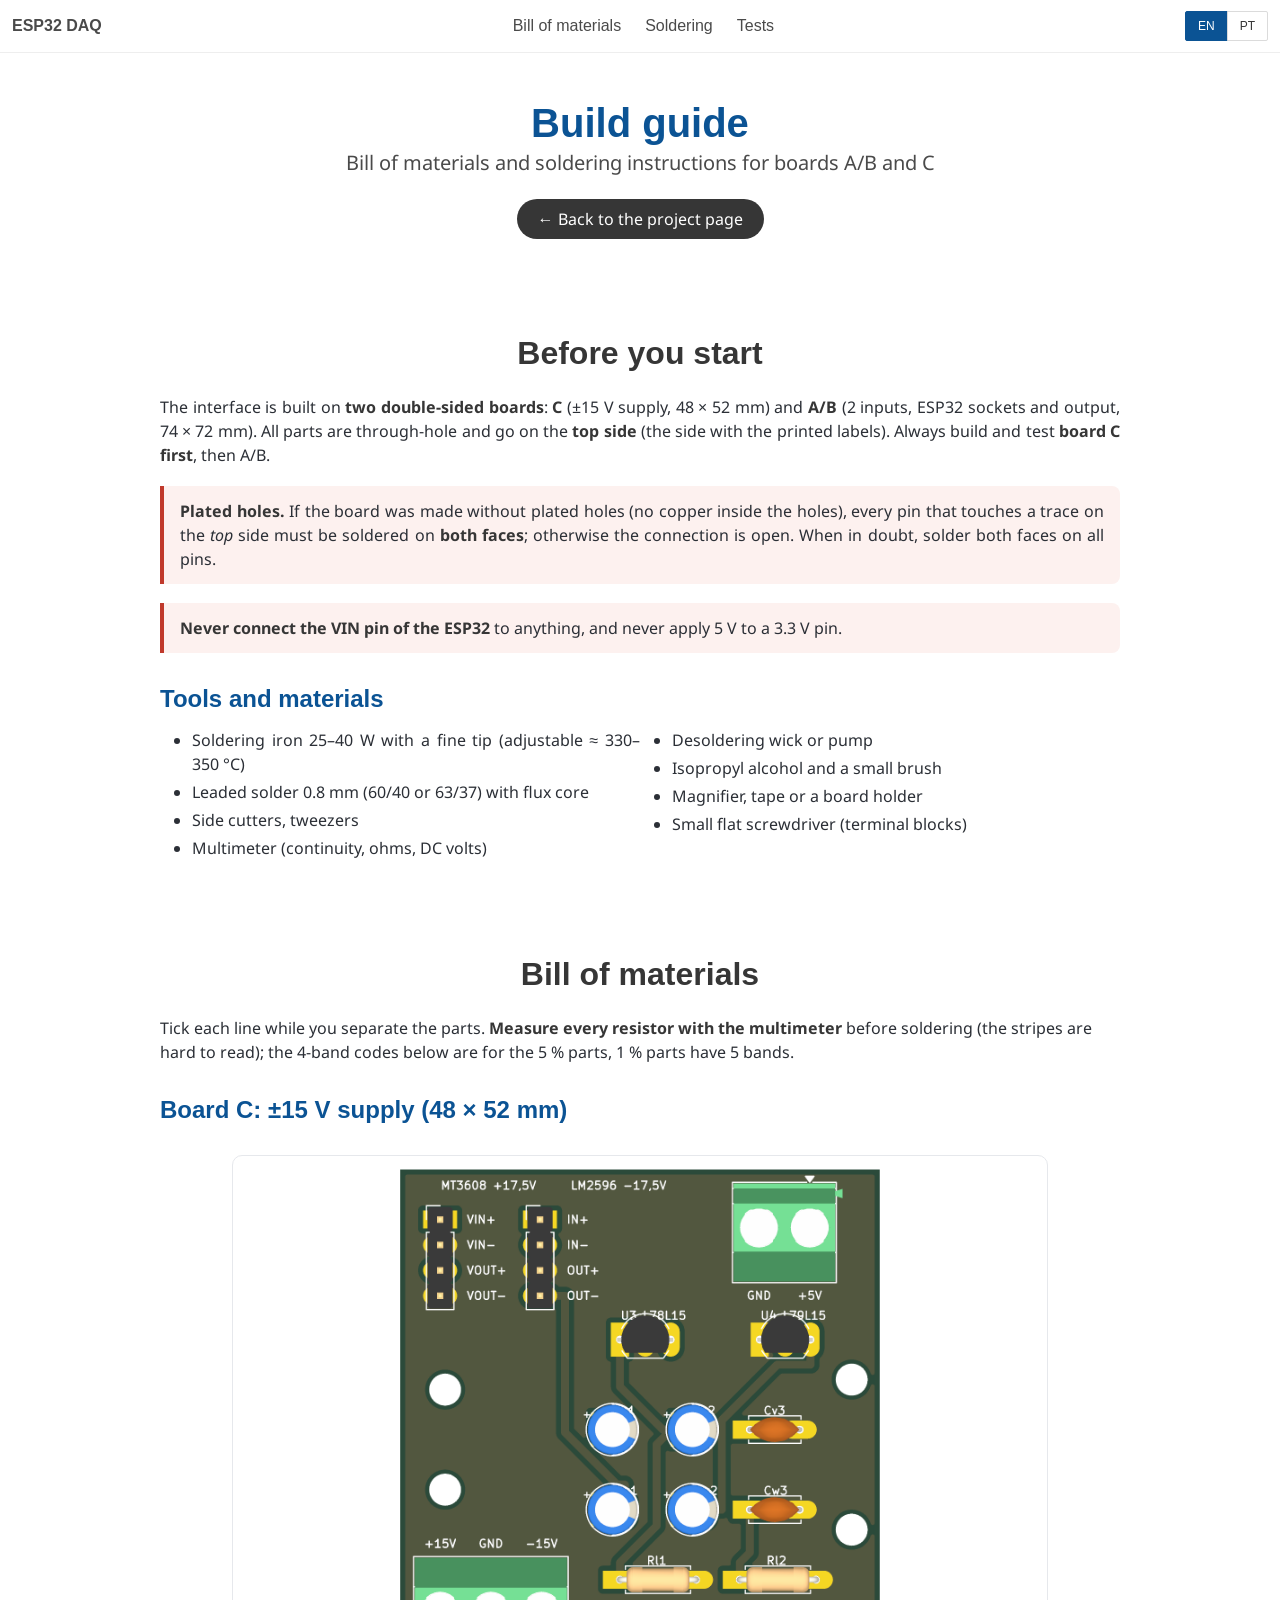
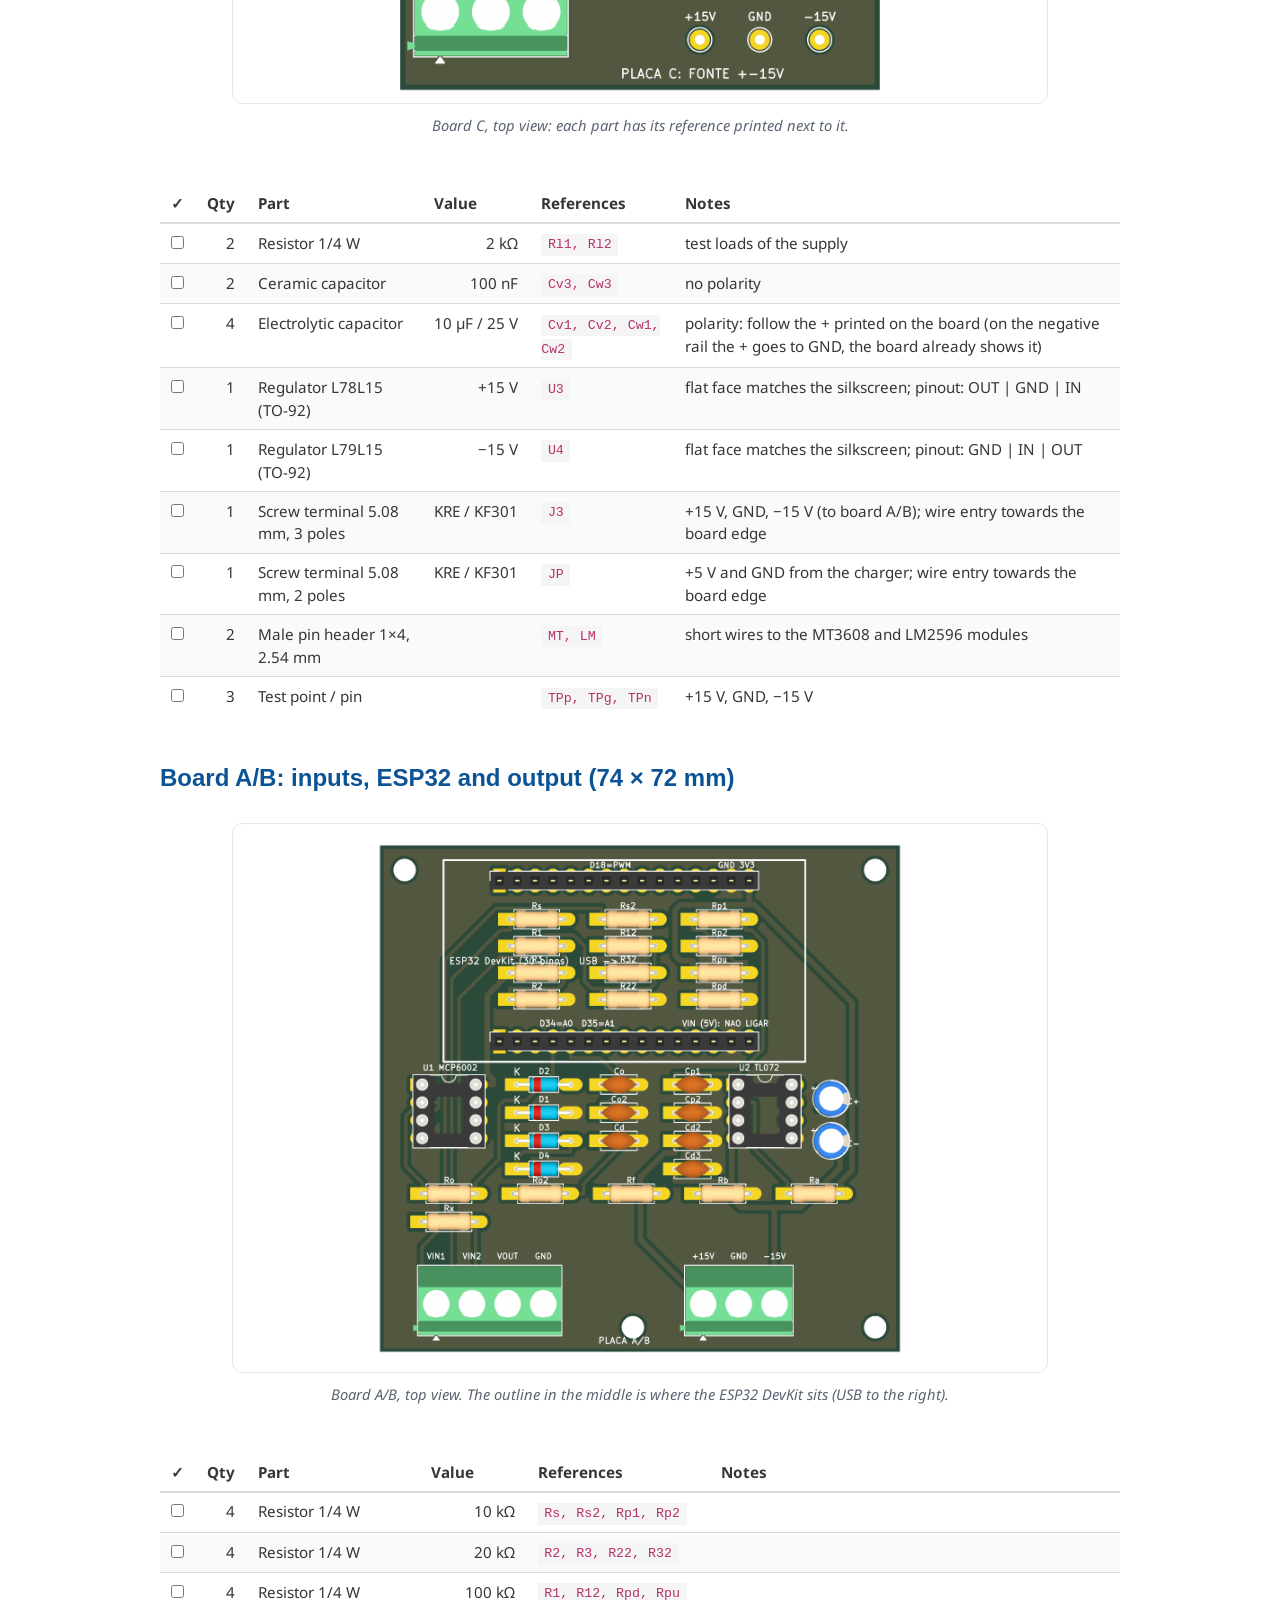
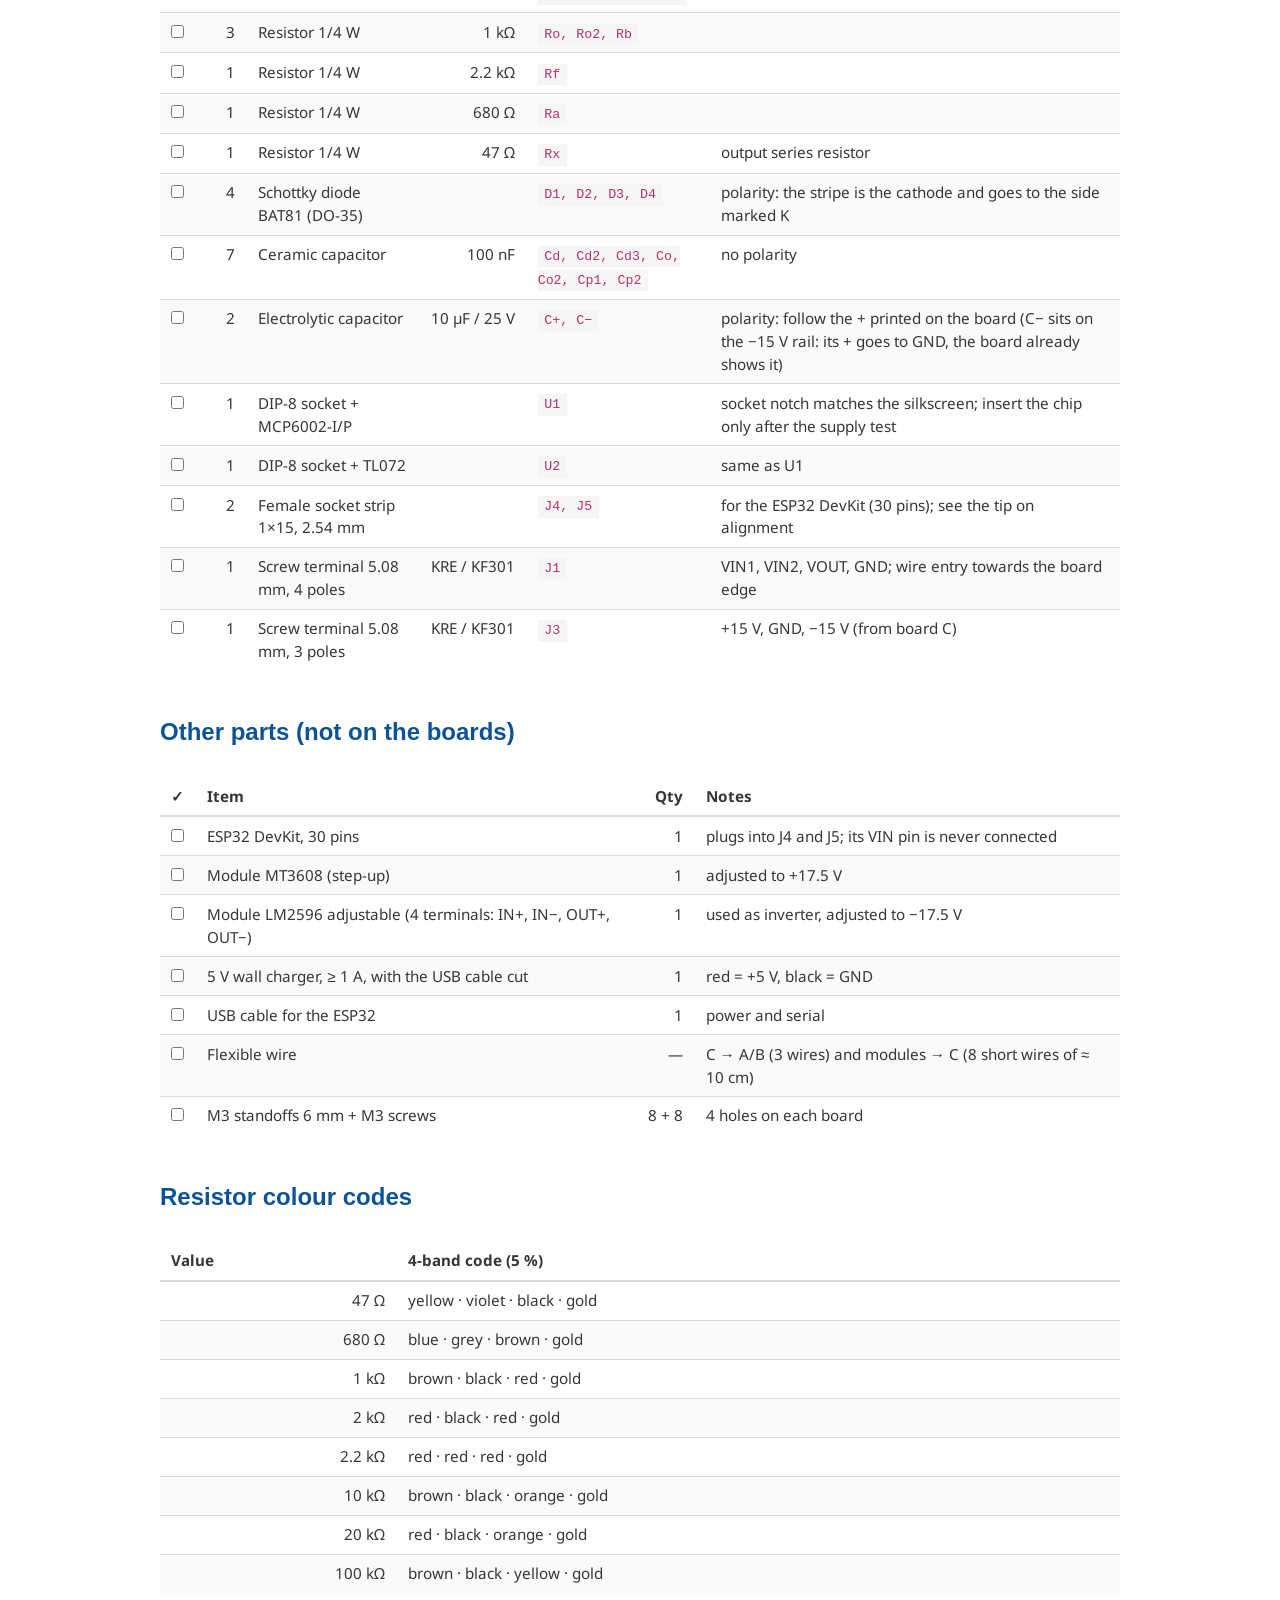
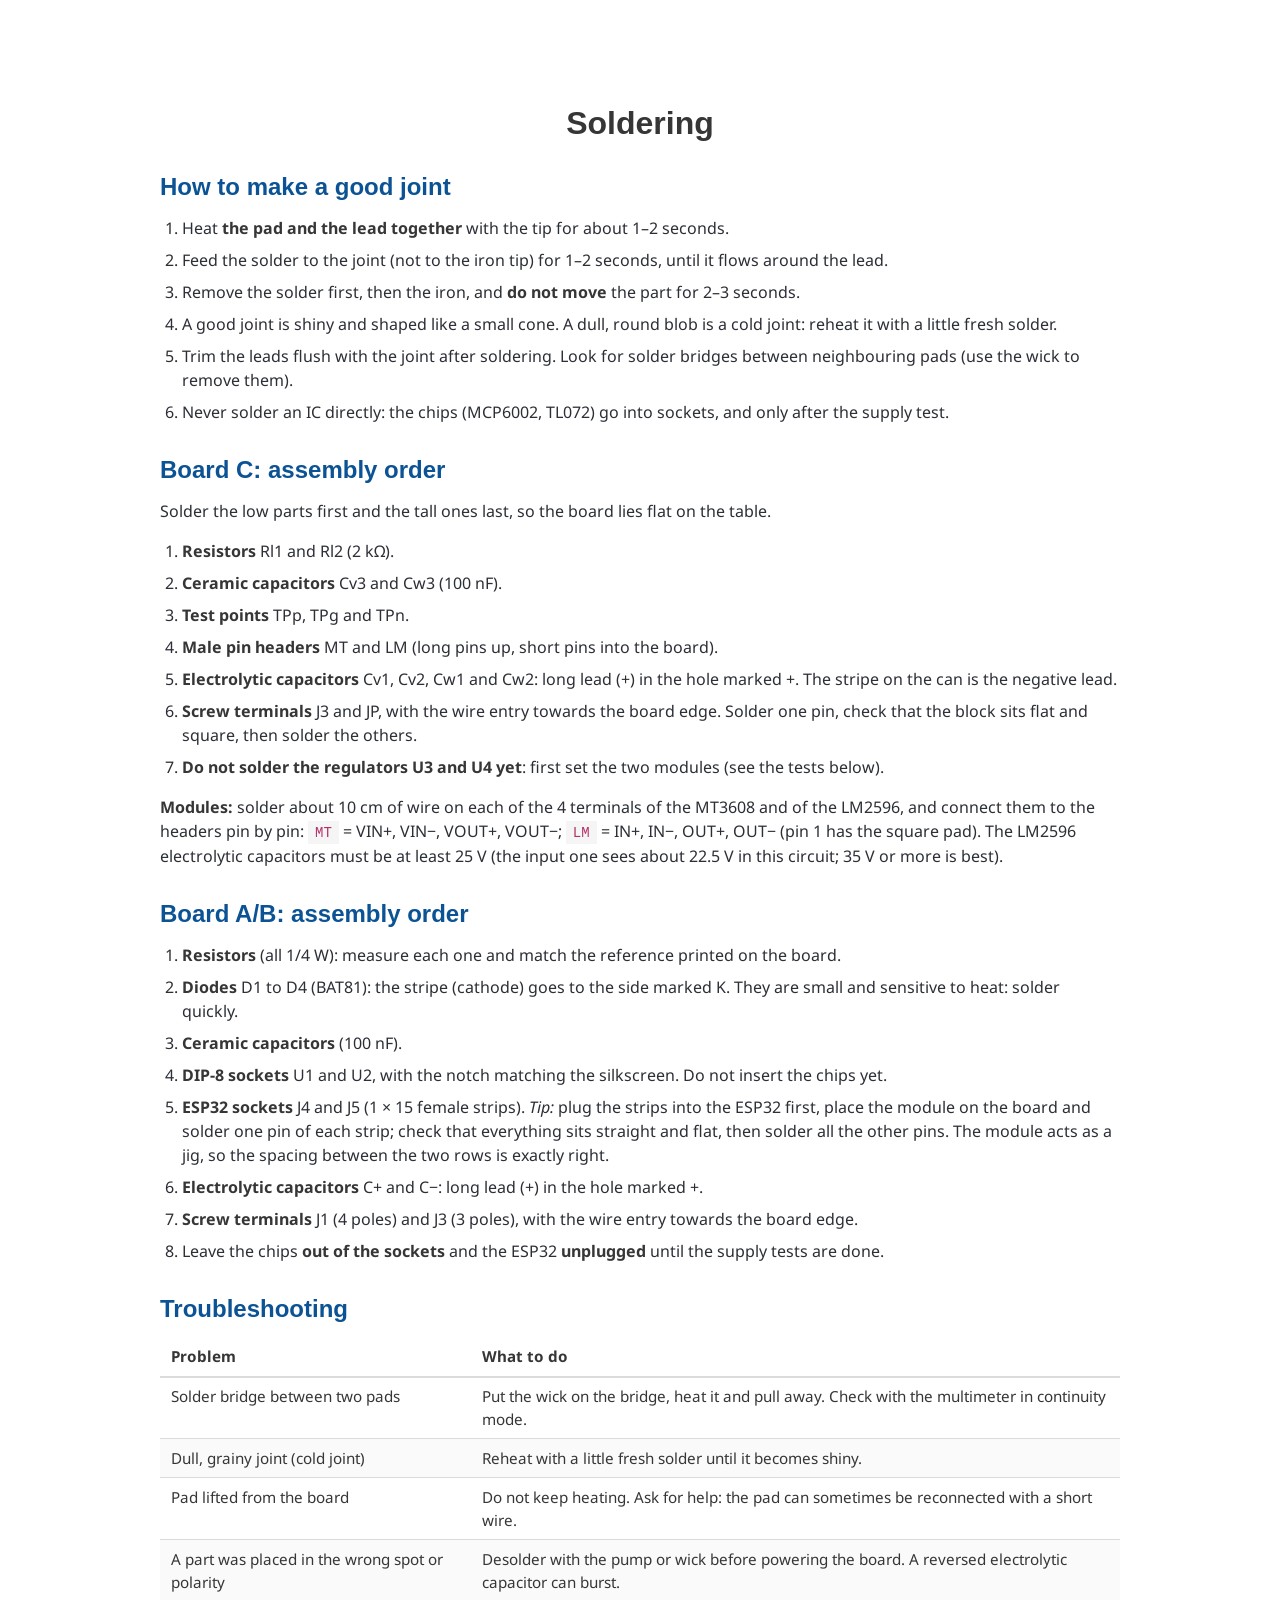
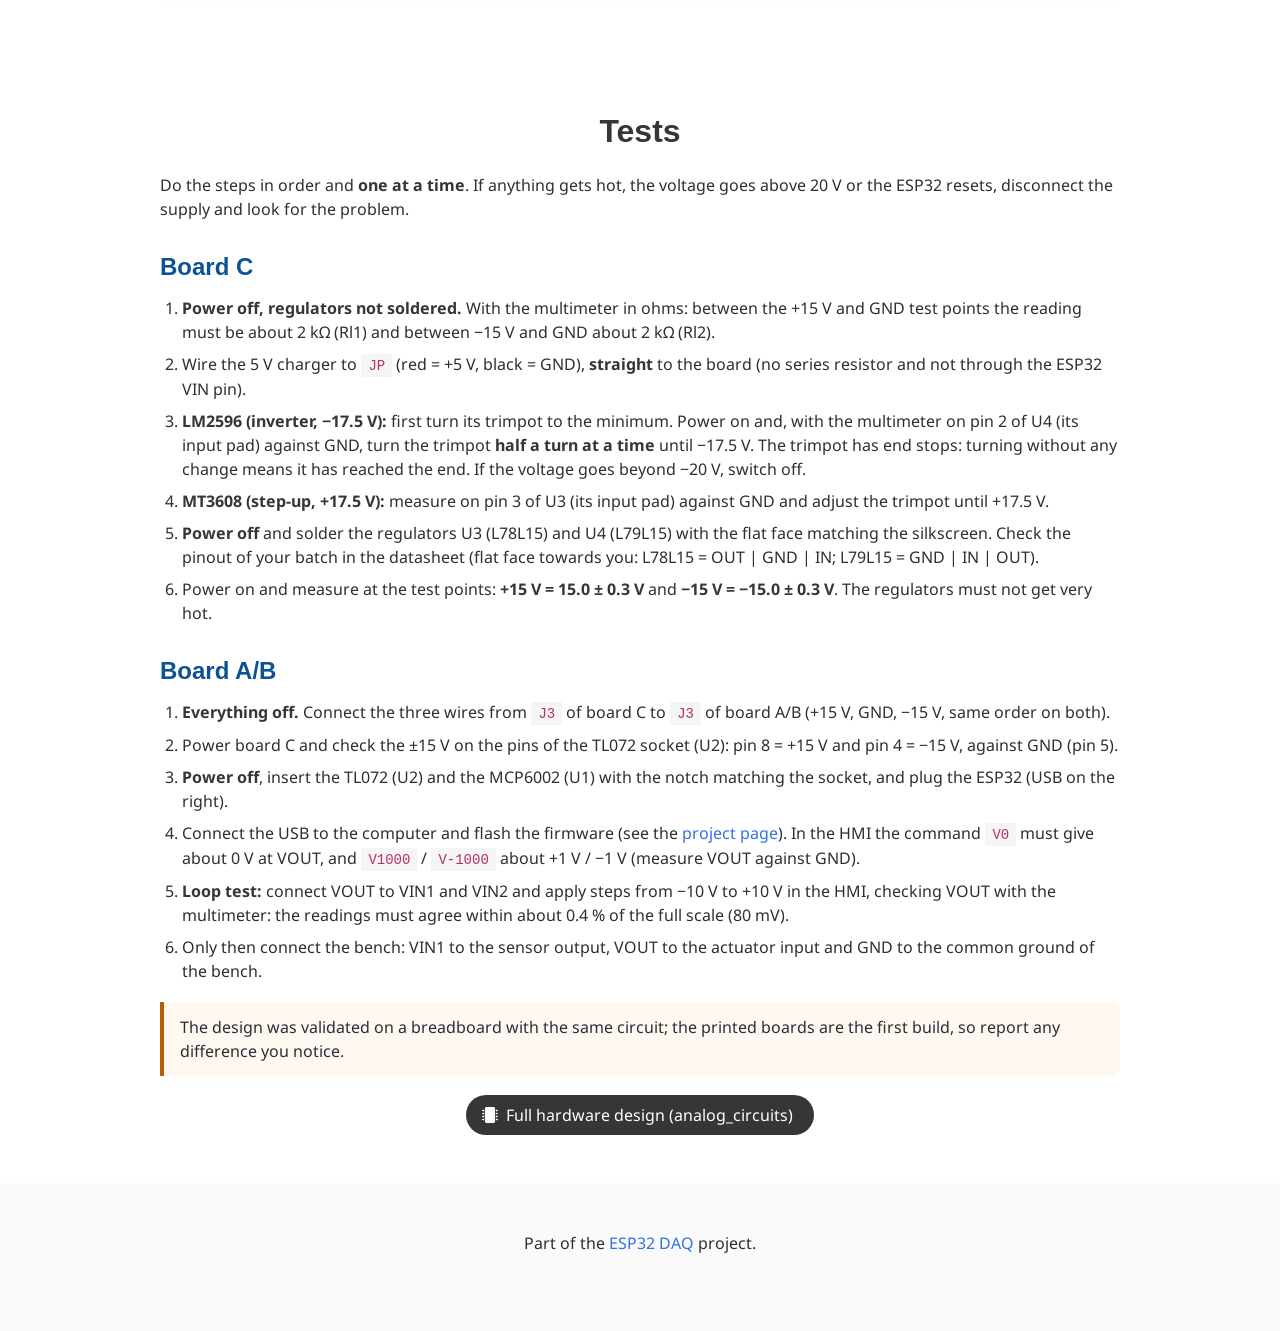
==== docs/build.html @ d41894f2 "Build guide page: bill of materials and soldering instructions for boards A/B and C (EN/PT)" ====
<!DOCTYPE html>
<html lang="en" data-lang="en">
<head>
  <meta charset="utf-8">
  <meta name="description" content="ESP32 DAQ build guide: bill of materials and soldering instructions for boards A/B and C.">
  <meta name="viewport" content="width=device-width, initial-scale=1">
  <title>ESP32 DAQ: build guide</title>
  <link href="https://fonts.googleapis.com/css?family=Google+Sans|Noto+Sans|Castoro" rel="stylesheet">
  <link rel="stylesheet" href="./static/css/bulma.min.css">
  <link rel="stylesheet" href="./static/css/index.css">
  <link rel="stylesheet" href="./static/css/daq.css">
  <link rel="icon" href="./static/img/favicon.svg">
  <style>
    html[data-lang="en"] .pt { display: none !important; }
    html[data-lang="pt"] .en { display: none !important; }
    .langsw .button.is-active-lang { background: var(--azul); color: #fff; border-color: var(--azul); }
    table.bom td.ok, table.bom th.ok { width: 2.2rem; text-align: center; }
    table.bom code { white-space: normal; }
    ol.steps { margin-left: 1.4rem; } ol.steps li { margin: .5rem 0; }
    .warn { border-left: 4px solid #c0392b; background: #fdf1ef; padding: .8rem 1rem; border-radius: 0 8px 8px 0; margin: 1.2rem 0; }
    .tools { columns: 2; column-gap: 2rem; } @media (max-width: 768px) { .tools { columns: 1; } }
    @media print { .navbar, footer { display: none; } }
  </style>
  <script defer src="./static/js/fontawesome.all.min.js"></script>
  <script>
    (function () {
      var lang = 'en';
      try { lang = localStorage.getItem('daq-lang') || ((navigator.language || '').toLowerCase().indexOf('pt') === 0 ? 'pt' : 'en'); } catch (e) {}
      function apply(l) {
        document.documentElement.setAttribute('data-lang', l); document.documentElement.lang = l;
        document.querySelectorAll('[data-set-lang]').forEach(function (b) { b.classList.toggle('is-active-lang', b.getAttribute('data-set-lang') === l); });
      }
      document.documentElement.setAttribute('data-lang', lang);
      document.addEventListener('DOMContentLoaded', function () {
        apply(lang);
        document.querySelectorAll('[data-set-lang]').forEach(function (b) {
          b.addEventListener('click', function () { lang = b.getAttribute('data-set-lang'); apply(lang); try { localStorage.setItem('daq-lang', lang); } catch (e) {} });
        });
        var bg = document.querySelector('.navbar-burger'), m = document.querySelector('.navbar-menu');
        bg.addEventListener('click', function () { bg.classList.toggle('is-active'); m.classList.toggle('is-active'); });
        m.querySelectorAll('a.navbar-item').forEach(function (a) { a.addEventListener('click', function () { bg.classList.remove('is-active'); m.classList.remove('is-active'); }); });
      });
    })();
  </script>
</head>
<body>
<nav class="navbar" role="navigation" aria-label="main navigation">
  <div class="navbar-brand">
    <a class="navbar-item" href="./index.html"><strong>ESP32 DAQ</strong></a>
    <a role="button" class="navbar-burger" aria-label="menu" aria-expanded="false">
      <span aria-hidden="true"></span><span aria-hidden="true"></span><span aria-hidden="true"></span>
    </a>
  </div>
  <div class="navbar-menu">
    <div class="navbar-start" style="flex-grow: 1; justify-content: center;">
      <a class="navbar-item" href="#bom"><span class="en">Bill of materials</span><span class="pt">Lista de componentes</span></a>
      <a class="navbar-item" href="#solder"><span class="en">Soldering</span><span class="pt">Soldagem</span></a>
      <a class="navbar-item" href="#test"><span class="en">Tests</span><span class="pt">Testes</span></a>
    </div>
    <div class="navbar-end">
      <div class="navbar-item"><div class="buttons has-addons langsw">
        <button class="button is-small" data-set-lang="en">EN</button><button class="button is-small" data-set-lang="pt">PT</button>
      </div></div>
    </div>
  </div>
</nav>

<section class="hero" id="top"><div class="hero-body"><div class="container is-max-desktop has-text-centered">
  <h1 class="title is-2 publication-title"><span class="en">Build guide</span><span class="pt">Guia de montagem</span></h1>
  <p class="subtitle is-5"><span class="en">Bill of materials and soldering instructions for boards A/B and C</span><span class="pt">Lista de componentes e instruções de soldagem das placas A/B e C</span></p>
  <p><a class="button is-rounded is-dark" href="./index.html"><span class="en">← Back to the project page</span><span class="pt">← Voltar à página do projeto</span></a></p>
</div></div></section>

<section class="section" id="overview"><div class="container is-max-desktop"><div class="content has-text-justified">
  <h2 class="title is-3 section-title has-text-centered"><span class="en">Before you start</span><span class="pt">Antes de começar</span></h2>
  <div class="en"><p>The interface is built on <strong>two double-sided boards</strong>: <strong>C</strong> (±15 V supply, 48 × 52 mm) and <strong>A/B</strong> (2 inputs, ESP32 sockets and output, 74 × 72 mm). All parts are through-hole and go on the <strong>top side</strong> (the side with the printed labels). Always build and test <strong>board C first</strong>, then A/B.</p></div><div class="pt"><p>A interface é montada em <strong>duas placas de dupla face</strong>: <strong>C</strong> (fonte de ±15 V, 48 × 52 mm) e <strong>A/B</strong> (2 entradas, soquetes do ESP32 e saída, 74 × 72 mm). Todas as peças são de furo passante e vão no <strong>lado de cima</strong> (o lado com os nomes impressos). Monte e teste sempre a <strong>placa C primeiro</strong> e depois a A/B.</p></div>
  <div class="warn"><div class="en"><strong>Plated holes.</strong> If the board was made without plated holes (no copper inside the holes), every pin that touches a trace on the <em>top</em> side must be soldered on <strong>both faces</strong>; otherwise the connection is open. When in doubt, solder both faces on all pins.</div><div class="pt"><strong>Furos metalizados.</strong> Se a placa foi feita sem furo metalizado (sem cobre dentro dos furos), todo pino que encosta numa trilha do lado de <em>cima</em> precisa ser soldado nas <strong>duas faces</strong>; senão a ligação fica aberta. Na dúvida, solde as duas faces em todos os pinos.</div></div>
  <div class="warn"><div class="en"><strong>Never connect the VIN pin of the ESP32</strong> to anything, and never apply 5 V to a 3.3 V pin.</div><div class="pt"><strong>Nunca ligue o pino VIN do ESP32</strong> a nada, e nunca aplique 5 V a um pino de 3,3 V.</div></div>

  <h3><span class="en">Tools and materials</span><span class="pt">Ferramentas e materiais</span></h3>
  <ul class="tools">
    <li><span class="en">Soldering iron 25–40 W with a fine tip (adjustable ≈ 330–350 °C)</span><span class="pt">Ferro de soldar de 25 a 40 W com ponta fina (regulável, ≈ 330–350 °C)</span></li>
    <li><span class="en">Leaded solder 0.8 mm (60/40 or 63/37) with flux core</span><span class="pt">Solda com chumbo 0,8 mm (60/40 ou 63/37) com fluxo</span></li>
    <li><span class="en">Side cutters, tweezers</span><span class="pt">Alicate de corte, pinça</span></li>
    <li><span class="en">Multimeter (continuity, ohms, DC volts)</span><span class="pt">Multímetro (continuidade, ohms, tensão DC)</span></li>
    <li><span class="en">Desoldering wick or pump</span><span class="pt">Malha ou bomba dessoldadora</span></li>
    <li><span class="en">Isopropyl alcohol and a small brush</span><span class="pt">Álcool isopropílico e pincel</span></li>
    <li><span class="en">Magnifier, tape or a board holder</span><span class="pt">Lupa, fita ou suporte para placa</span></li>
    <li><span class="en">Small flat screwdriver (terminal blocks)</span><span class="pt">Chave de fenda pequena (bornes)</span></li>
  </ul>
</div></div></section>

<section class="section" id="bom"><div class="container is-max-desktop"><div class="content">
  <h2 class="title is-3 section-title has-text-centered"><span class="en">Bill of materials</span><span class="pt">Lista de componentes</span></h2>
  <div class="en"><p>Tick each line while you separate the parts. <strong>Measure every resistor with the multimeter</strong> before soldering (the stripes are hard to read); the 4-band codes below are for the 5 % parts, 1 % parts have 5 bands.</p></div><div class="pt"><p>Marque cada linha ao separar as peças. <strong>Meça cada resistor com o multímetro</strong> antes de soldar (as faixas são difíceis de ler); os códigos de 4 faixas abaixo valem para os de 5 %, os de 1 % têm 5 faixas.</p></div>
  <h3><span class="en">Board C: ±15 V supply (48 × 52 mm)</span><span class="pt">Placa C: fonte de ±15 V (48 × 52 mm)</span></h3>
  <figure class="fig w85"><img src="./static/img/asm_c_top.png" alt="Board C, top view with component labels"><figcaption><span class="en">Board C, top view: each part has its reference printed next to it.</span><span class="pt">Placa C, vista de cima: cada peça tem a sua referência impressa ao lado.</span></figcaption></figure>
  <div class="table-container"><table class="table is-striped is-fullwidth bom"><thead><tr>
<th class="ok">✓</th><th class="num"><span class="en">Qty</span><span class="pt">Qtd</span></th><th><span class="en">Part</span><span class="pt">Peça</span></th><th><span class="en">Value</span><span class="pt">Valor</span></th><th><span class="en">References</span><span class="pt">Referências</span></th><th><span class="en">Notes</span><span class="pt">Observações</span></th></tr></thead><tbody>
<tr><td class="ok"><input type="checkbox" aria-label="done"></td><td class="num">2</td><td><span class="en">Resistor 1/4 W</span><span class="pt">Resistor 1/4 W</span></td><td class="num">2 kΩ</td><td><code>Rl1, Rl2</code></td><td><span class="en">test loads of the supply</span><span class="pt">cargas de teste da fonte</span></td></tr>
<tr><td class="ok"><input type="checkbox" aria-label="done"></td><td class="num">2</td><td><span class="en">Ceramic capacitor</span><span class="pt">Capacitor cerâmico</span></td><td class="num">100 nF</td><td><code>Cv3, Cw3</code></td><td><span class="en">no polarity</span><span class="pt">sem polaridade</span></td></tr>
<tr><td class="ok"><input type="checkbox" aria-label="done"></td><td class="num">4</td><td><span class="en">Electrolytic capacitor</span><span class="pt">Capacitor eletrolítico</span></td><td class="num">10 µF / 25 V</td><td><code>Cv1, Cv2, Cw1, Cw2</code></td><td><span class="en">polarity: follow the + printed on the board (on the negative rail the + goes to GND, the board already shows it)</span><span class="pt">polaridade: siga o + impresso na placa (na trilha negativa o + vai ao GND, a placa já mostra)</span></td></tr>
<tr><td class="ok"><input type="checkbox" aria-label="done"></td><td class="num">1</td><td><span class="en">Regulator L78L15 (TO-92)</span><span class="pt">Regulador L78L15 (TO-92)</span></td><td class="num">+15 V</td><td><code>U3</code></td><td><span class="en">flat face matches the silkscreen; pinout: OUT | GND | IN</span><span class="pt">face plana igual à serigrafia; pinagem: OUT | GND | IN</span></td></tr>
<tr><td class="ok"><input type="checkbox" aria-label="done"></td><td class="num">1</td><td><span class="en">Regulator L79L15 (TO-92)</span><span class="pt">Regulador L79L15 (TO-92)</span></td><td class="num">−15 V</td><td><code>U4</code></td><td><span class="en">flat face matches the silkscreen; pinout: GND | IN | OUT</span><span class="pt">face plana igual à serigrafia; pinagem: GND | IN | OUT</span></td></tr>
<tr><td class="ok"><input type="checkbox" aria-label="done"></td><td class="num">1</td><td><span class="en">Screw terminal 5.08 mm, 3 poles</span><span class="pt">Borne de parafuso 5,08 mm, 3 polos</span></td><td class="num">KRE / KF301</td><td><code>J3</code></td><td><span class="en">+15 V, GND, −15 V (to board A/B); wire entry towards the board edge</span><span class="pt">+15 V, GND, −15 V (para a placa A/B); entrada do fio voltada para a borda</span></td></tr>
<tr><td class="ok"><input type="checkbox" aria-label="done"></td><td class="num">1</td><td><span class="en">Screw terminal 5.08 mm, 2 poles</span><span class="pt">Borne de parafuso 5,08 mm, 2 polos</span></td><td class="num">KRE / KF301</td><td><code>JP</code></td><td><span class="en">+5 V and GND from the charger; wire entry towards the board edge</span><span class="pt">+5 V e GND do carregador; entrada do fio voltada para a borda</span></td></tr>
<tr><td class="ok"><input type="checkbox" aria-label="done"></td><td class="num">2</td><td><span class="en">Male pin header 1×4, 2.54 mm</span><span class="pt">Barra de pinos macho 1×4, 2,54 mm</span></td><td class="num"></td><td><code>MT, LM</code></td><td><span class="en">short wires to the MT3608 and LM2596 modules</span><span class="pt">fios curtos para os módulos MT3608 e LM2596</span></td></tr>
<tr><td class="ok"><input type="checkbox" aria-label="done"></td><td class="num">3</td><td><span class="en">Test point / pin</span><span class="pt">Ponto de teste / pino</span></td><td class="num"></td><td><code>TPp, TPg, TPn</code></td><td><span class="en">+15 V, GND, −15 V</span><span class="pt">+15 V, GND, −15 V</span></td></tr>
</tbody></table></div>
  <h3><span class="en">Board A/B: inputs, ESP32 and output (74 × 72 mm)</span><span class="pt">Placa A/B: entradas, ESP32 e saída (74 × 72 mm)</span></h3>
  <figure class="fig w85"><img src="./static/img/asm_ab_top.png" alt="Board A/B, top view with component labels"><figcaption><span class="en">Board A/B, top view. The outline in the middle is where the ESP32 DevKit sits (USB to the right).</span><span class="pt">Placa A/B, vista de cima. O retângulo no meio é o lugar do ESP32 DevKit (USB para a direita).</span></figcaption></figure>
  <div class="table-container"><table class="table is-striped is-fullwidth bom"><thead><tr>
<th class="ok">✓</th><th class="num"><span class="en">Qty</span><span class="pt">Qtd</span></th><th><span class="en">Part</span><span class="pt">Peça</span></th><th><span class="en">Value</span><span class="pt">Valor</span></th><th><span class="en">References</span><span class="pt">Referências</span></th><th><span class="en">Notes</span><span class="pt">Observações</span></th></tr></thead><tbody>
<tr><td class="ok"><input type="checkbox" aria-label="done"></td><td class="num">4</td><td><span class="en">Resistor 1/4 W</span><span class="pt">Resistor 1/4 W</span></td><td class="num">10 kΩ</td><td><code>Rs, Rs2, Rp1, Rp2</code></td><td></td></tr>
<tr><td class="ok"><input type="checkbox" aria-label="done"></td><td class="num">4</td><td><span class="en">Resistor 1/4 W</span><span class="pt">Resistor 1/4 W</span></td><td class="num">20 kΩ</td><td><code>R2, R3, R22, R32</code></td><td></td></tr>
<tr><td class="ok"><input type="checkbox" aria-label="done"></td><td class="num">4</td><td><span class="en">Resistor 1/4 W</span><span class="pt">Resistor 1/4 W</span></td><td class="num">100 kΩ</td><td><code>R1, R12, Rpd, Rpu</code></td><td></td></tr>
<tr><td class="ok"><input type="checkbox" aria-label="done"></td><td class="num">3</td><td><span class="en">Resistor 1/4 W</span><span class="pt">Resistor 1/4 W</span></td><td class="num">1 kΩ</td><td><code>Ro, Ro2, Rb</code></td><td></td></tr>
<tr><td class="ok"><input type="checkbox" aria-label="done"></td><td class="num">1</td><td><span class="en">Resistor 1/4 W</span><span class="pt">Resistor 1/4 W</span></td><td class="num">2.2 kΩ</td><td><code>Rf</code></td><td></td></tr>
<tr><td class="ok"><input type="checkbox" aria-label="done"></td><td class="num">1</td><td><span class="en">Resistor 1/4 W</span><span class="pt">Resistor 1/4 W</span></td><td class="num">680 Ω</td><td><code>Ra</code></td><td></td></tr>
<tr><td class="ok"><input type="checkbox" aria-label="done"></td><td class="num">1</td><td><span class="en">Resistor 1/4 W</span><span class="pt">Resistor 1/4 W</span></td><td class="num">47 Ω</td><td><code>Rx</code></td><td><span class="en">output series resistor</span><span class="pt">resistor em série da saída</span></td></tr>
<tr><td class="ok"><input type="checkbox" aria-label="done"></td><td class="num">4</td><td><span class="en">Schottky diode BAT81 (DO-35)</span><span class="pt">Diodo Schottky BAT81 (DO-35)</span></td><td class="num"></td><td><code>D1, D2, D3, D4</code></td><td><span class="en">polarity: the stripe is the cathode and goes to the side marked K</span><span class="pt">polaridade: a faixa é o catodo e vai para o lado marcado K</span></td></tr>
<tr><td class="ok"><input type="checkbox" aria-label="done"></td><td class="num">7</td><td><span class="en">Ceramic capacitor</span><span class="pt">Capacitor cerâmico</span></td><td class="num">100 nF</td><td><code>Cd, Cd2, Cd3, Co, Co2, Cp1, Cp2</code></td><td><span class="en">no polarity</span><span class="pt">sem polaridade</span></td></tr>
<tr><td class="ok"><input type="checkbox" aria-label="done"></td><td class="num">2</td><td><span class="en">Electrolytic capacitor</span><span class="pt">Capacitor eletrolítico</span></td><td class="num">10 µF / 25 V</td><td><code>C+, C−</code></td><td><span class="en">polarity: follow the + printed on the board (C− sits on the −15 V rail: its + goes to GND, the board already shows it)</span><span class="pt">polaridade: siga o + impresso na placa (C− fica na trilha de −15 V: o + vai ao GND, a placa já mostra)</span></td></tr>
<tr><td class="ok"><input type="checkbox" aria-label="done"></td><td class="num">1</td><td><span class="en">DIP-8 socket + MCP6002-I/P</span><span class="pt">Soquete DIP-8 + MCP6002-I/P</span></td><td class="num"></td><td><code>U1</code></td><td><span class="en">socket notch matches the silkscreen; insert the chip only after the supply test</span><span class="pt">o entalhe do soquete é o da serigrafia; coloque o CI só depois do teste da fonte</span></td></tr>
<tr><td class="ok"><input type="checkbox" aria-label="done"></td><td class="num">1</td><td><span class="en">DIP-8 socket + TL072</span><span class="pt">Soquete DIP-8 + TL072</span></td><td class="num"></td><td><code>U2</code></td><td><span class="en">same as U1</span><span class="pt">igual ao U1</span></td></tr>
<tr><td class="ok"><input type="checkbox" aria-label="done"></td><td class="num">2</td><td><span class="en">Female socket strip 1×15, 2.54 mm</span><span class="pt">Barra de soquetes fêmea 1×15, 2,54 mm</span></td><td class="num"></td><td><code>J4, J5</code></td><td><span class="en">for the ESP32 DevKit (30 pins); see the tip on alignment</span><span class="pt">para o ESP32 DevKit (30 pinos); veja a dica de alinhamento</span></td></tr>
<tr><td class="ok"><input type="checkbox" aria-label="done"></td><td class="num">1</td><td><span class="en">Screw terminal 5.08 mm, 4 poles</span><span class="pt">Borne de parafuso 5,08 mm, 4 polos</span></td><td class="num">KRE / KF301</td><td><code>J1</code></td><td><span class="en">VIN1, VIN2, VOUT, GND; wire entry towards the board edge</span><span class="pt">VIN1, VIN2, VOUT, GND; entrada do fio voltada para a borda</span></td></tr>
<tr><td class="ok"><input type="checkbox" aria-label="done"></td><td class="num">1</td><td><span class="en">Screw terminal 5.08 mm, 3 poles</span><span class="pt">Borne de parafuso 5,08 mm, 3 polos</span></td><td class="num">KRE / KF301</td><td><code>J3</code></td><td><span class="en">+15 V, GND, −15 V (from board C)</span><span class="pt">+15 V, GND, −15 V (vindos da placa C)</span></td></tr>
</tbody></table></div>
  <h3><span class="en">Other parts (not on the boards)</span><span class="pt">Outros itens (fora das placas)</span></h3>
  <div class="table-container"><table class="table is-striped is-fullwidth bom"><thead><tr><th class="ok">✓</th><th><span class="en">Item</span><span class="pt">Item</span></th><th class="num"><span class="en">Qty</span><span class="pt">Qtd</span></th><th><span class="en">Notes</span><span class="pt">Observações</span></th></tr></thead><tbody>
<tr><td class="ok"><input type="checkbox" aria-label="done"></td><td><span class="en">ESP32 DevKit, 30 pins</span><span class="pt">ESP32 DevKit, 30 pinos</span></td><td class="num">1</td><td><span class="en">plugs into J4 and J5; its VIN pin is never connected</span><span class="pt">encaixa em J4 e J5; o pino VIN dele nunca é ligado</span></td></tr>
<tr><td class="ok"><input type="checkbox" aria-label="done"></td><td><span class="en">Module MT3608 (step-up)</span><span class="pt">Módulo MT3608 (step-up)</span></td><td class="num">1</td><td><span class="en">adjusted to +17.5 V</span><span class="pt">ajustado em +17,5 V</span></td></tr>
<tr><td class="ok"><input type="checkbox" aria-label="done"></td><td><span class="en">Module LM2596 adjustable (4 terminals: IN+, IN−, OUT+, OUT−)</span><span class="pt">Módulo LM2596 ajustável (4 terminais: IN+, IN−, OUT+, OUT−)</span></td><td class="num">1</td><td><span class="en">used as inverter, adjusted to −17.5 V</span><span class="pt">usado como inversor, ajustado em −17,5 V</span></td></tr>
<tr><td class="ok"><input type="checkbox" aria-label="done"></td><td><span class="en">5 V wall charger, ≥ 1 A, with the USB cable cut</span><span class="pt">Carregador de parede de 5 V, ≥ 1 A, com o cabo USB cortado</span></td><td class="num">1</td><td><span class="en">red = +5 V, black = GND</span><span class="pt">vermelho = +5 V, preto = GND</span></td></tr>
<tr><td class="ok"><input type="checkbox" aria-label="done"></td><td><span class="en">USB cable for the ESP32</span><span class="pt">Cabo USB do ESP32</span></td><td class="num">1</td><td><span class="en">power and serial</span><span class="pt">alimentação e serial</span></td></tr>
<tr><td class="ok"><input type="checkbox" aria-label="done"></td><td><span class="en">Flexible wire</span><span class="pt">Fio flexível</span></td><td class="num">—</td><td><span class="en">C → A/B (3 wires) and modules → C (8 short wires of ≈ 10 cm)</span><span class="pt">C → A/B (3 fios) e módulos → C (8 fios curtos de ≈ 10 cm)</span></td></tr>
<tr><td class="ok"><input type="checkbox" aria-label="done"></td><td><span class="en">M3 standoffs 6 mm + M3 screws</span><span class="pt">Espaçadores M3 de 6 mm + parafusos M3</span></td><td class="num">8 + 8</td><td><span class="en">4 holes on each board</span><span class="pt">4 furos em cada placa</span></td></tr>
</tbody></table></div>
  <h3><span class="en">Resistor colour codes</span><span class="pt">Código de cores dos resistores</span></h3>
  <div class="table-container"><table class="table is-striped"><thead><tr><th><span class="en">Value</span><span class="pt">Valor</span></th><th><span class="en">4-band code (5 %)</span><span class="pt">Código de 4 faixas (5 %)</span></th></tr></thead><tbody>
<tr><td class="num">47 Ω</td><td><span class="en">yellow · violet · black · gold</span><span class="pt">amarelo · violeta · preto · dourado</span></td></tr>
<tr><td class="num">680 Ω</td><td><span class="en">blue · grey · brown · gold</span><span class="pt">azul · cinza · marrom · dourado</span></td></tr>
<tr><td class="num">1 kΩ</td><td><span class="en">brown · black · red · gold</span><span class="pt">marrom · preto · vermelho · dourado</span></td></tr>
<tr><td class="num">2 kΩ</td><td><span class="en">red · black · red · gold</span><span class="pt">vermelho · preto · vermelho · dourado</span></td></tr>
<tr><td class="num">2.2 kΩ</td><td><span class="en">red · red · red · gold</span><span class="pt">vermelho · vermelho · vermelho · dourado</span></td></tr>
<tr><td class="num">10 kΩ</td><td><span class="en">brown · black · orange · gold</span><span class="pt">marrom · preto · laranja · dourado</span></td></tr>
<tr><td class="num">20 kΩ</td><td><span class="en">red · black · orange · gold</span><span class="pt">vermelho · preto · laranja · dourado</span></td></tr>
<tr><td class="num">100 kΩ</td><td><span class="en">brown · black · yellow · gold</span><span class="pt">marrom · preto · amarelo · dourado</span></td></tr>
</tbody></table></div>
</div></div></section>

<section class="section" id="solder"><div class="container is-max-desktop"><div class="content">
  <h2 class="title is-3 section-title has-text-centered"><span class="en">Soldering</span><span class="pt">Soldagem</span></h2>

  <h3><span class="en">How to make a good joint</span><span class="pt">Como fazer uma boa solda</span></h3>
  <ol class="steps"><li><span class="en">Heat <strong>the pad and the lead together</strong> with the tip for about 1–2 seconds.</span><span class="pt">Aqueça <strong>a ilha e o terminal juntos</strong> com a ponta por cerca de 1 a 2 segundos.</span></li><li><span class="en">Feed the solder to the joint (not to the iron tip) for 1–2 seconds, until it flows around the lead.</span><span class="pt">Encoste a solda na junção (não na ponta do ferro) por 1 a 2 segundos, até ela escorrer em volta do terminal.</span></li><li><span class="en">Remove the solder first, then the iron, and <strong>do not move</strong> the part for 2–3 seconds.</span><span class="pt">Tire primeiro a solda e depois o ferro, e <strong>não mexa</strong> na peça por 2 a 3 segundos.</span></li><li><span class="en">A good joint is shiny and shaped like a small cone. A dull, round blob is a cold joint: reheat it with a little fresh solder.</span><span class="pt">Uma boa solda é brilhante e tem forma de pequeno cone. Uma bolinha opaca é solda fria: reaqueça com um pouco de solda nova.</span></li><li><span class="en">Trim the leads flush with the joint after soldering. Look for solder bridges between neighbouring pads (use the wick to remove them).</span><span class="pt">Corte os terminais rente à solda depois de soldar. Procure pontes de solda entre ilhas vizinhas (use a malha para tirá-las).</span></li><li><span class="en">Never solder an IC directly: the chips (MCP6002, TL072) go into sockets, and only after the supply test.</span><span class="pt">Nunca solde um CI direto: os chips (MCP6002, TL072) vão em soquete, e só depois do teste da fonte.</span></li></ol>

  <h3><span class="en">Board C: assembly order</span><span class="pt">Placa C: ordem de montagem</span></h3>
  <div class="en"><p>Solder the low parts first and the tall ones last, so the board lies flat on the table.</p></div><div class="pt"><p>Solde primeiro as peças baixas e por último as altas, para a placa ficar apoiada na mesa.</p></div>
  <ol class="steps"><li><span class="en"><strong>Resistors</strong> Rl1 and Rl2 (2 kΩ).</span><span class="pt"><strong>Resistores</strong> Rl1 e Rl2 (2 kΩ).</span></li><li><span class="en"><strong>Ceramic capacitors</strong> Cv3 and Cw3 (100 nF).</span><span class="pt"><strong>Capacitores cerâmicos</strong> Cv3 e Cw3 (100 nF).</span></li><li><span class="en"><strong>Test points</strong> TPp, TPg and TPn.</span><span class="pt"><strong>Pontos de teste</strong> TPp, TPg e TPn.</span></li><li><span class="en"><strong>Male pin headers</strong> MT and LM (long pins up, short pins into the board).</span><span class="pt"><strong>Barras de pinos macho</strong> MT e LM (pino longo para cima, pino curto na placa).</span></li><li><span class="en"><strong>Electrolytic capacitors</strong> Cv1, Cv2, Cw1 and Cw2: long lead (+) in the hole marked +. The stripe on the can is the negative lead.</span><span class="pt"><strong>Capacitores eletrolíticos</strong> Cv1, Cv2, Cw1 e Cw2: perna longa (+) no furo marcado com +. A faixa no corpo é o terminal negativo.</span></li><li><span class="en"><strong>Screw terminals</strong> J3 and JP, with the wire entry towards the board edge. Solder one pin, check that the block sits flat and square, then solder the others.</span><span class="pt"><strong>Bornes de parafuso</strong> J3 e JP, com a entrada do fio voltada para a borda da placa. Solde um pino, confira se o bloco está plano e alinhado e então solde os demais.</span></li><li><span class="en"><strong>Do not solder the regulators U3 and U4 yet</strong>: first set the two modules (see the tests below).</span><span class="pt"><strong>Ainda não solde os reguladores U3 e U4</strong>: primeiro ajuste os dois módulos (veja os testes abaixo).</span></li></ol>
  <div class="en"><p><strong>Modules:</strong> solder about 10 cm of wire on each of the 4 terminals of the MT3608 and of the LM2596, and connect them to the headers pin by pin: <code>MT</code> = VIN+, VIN−, VOUT+, VOUT−; <code>LM</code> = IN+, IN−, OUT+, OUT− (pin 1 has the square pad). The LM2596 electrolytic capacitors must be at least 25 V (the input one sees about 22.5 V in this circuit; 35 V or more is best).</p></div><div class="pt"><p><strong>Módulos:</strong> solde cerca de 10 cm de fio em cada um dos 4 terminais do MT3608 e do LM2596 e ligue-os aos cabeçotes pino a pino: <code>MT</code> = VIN+, VIN−, VOUT+, VOUT−; <code>LM</code> = IN+, IN−, OUT+, OUT− (o pino 1 tem a ilha quadrada). Os capacitores eletrolíticos do LM2596 precisam ser de pelo menos 25 V (o de entrada vê cerca de 22,5 V neste circuito; 35 V ou mais é o ideal).</p></div>

  <h3><span class="en">Board A/B: assembly order</span><span class="pt">Placa A/B: ordem de montagem</span></h3>
  <ol class="steps"><li><span class="en"><strong>Resistors</strong> (all 1/4 W): measure each one and match the reference printed on the board.</span><span class="pt"><strong>Resistores</strong> (todos de 1/4 W): meça cada um e confira com a referência impressa na placa.</span></li><li><span class="en"><strong>Diodes</strong> D1 to D4 (BAT81): the stripe (cathode) goes to the side marked K. They are small and sensitive to heat: solder quickly.</span><span class="pt"><strong>Diodos</strong> D1 a D4 (BAT81): a faixa (catodo) vai para o lado marcado com K. São pequenos e sensíveis ao calor: solde rápido.</span></li><li><span class="en"><strong>Ceramic capacitors</strong> (100 nF).</span><span class="pt"><strong>Capacitores cerâmicos</strong> (100 nF).</span></li><li><span class="en"><strong>DIP-8 sockets</strong> U1 and U2, with the notch matching the silkscreen. Do not insert the chips yet.</span><span class="pt"><strong>Soquetes DIP-8</strong> U1 e U2, com o entalhe como na serigrafia. Ainda não coloque os chips.</span></li><li><span class="en"><strong>ESP32 sockets</strong> J4 and J5 (1 × 15 female strips). <em>Tip:</em> plug the strips into the ESP32 first, place the module on the board and solder one pin of each strip; check that everything sits straight and flat, then solder all the other pins. The module acts as a jig, so the spacing between the two rows is exactly right.</span><span class="pt"><strong>Soquetes do ESP32</strong> J4 e J5 (barras fêmea 1 × 15). <em>Dica:</em> encaixe as barras no ESP32, apoie o módulo na placa e solde um pino de cada barra; confira se tudo está reto e plano e só então solde os demais pinos. O módulo funciona como gabarito, e o espaçamento entre as duas fileiras fica certo.</span></li><li><span class="en"><strong>Electrolytic capacitors</strong> C+ and C−: long lead (+) in the hole marked +.</span><span class="pt"><strong>Capacitores eletrolíticos</strong> C+ e C−: perna longa (+) no furo marcado com +.</span></li><li><span class="en"><strong>Screw terminals</strong> J1 (4 poles) and J3 (3 poles), with the wire entry towards the board edge.</span><span class="pt"><strong>Bornes de parafuso</strong> J1 (4 polos) e J3 (3 polos), com a entrada do fio voltada para a borda da placa.</span></li><li><span class="en">Leave the chips <strong>out of the sockets</strong> and the ESP32 <strong>unplugged</strong> until the supply tests are done.</span><span class="pt">Deixe os chips <strong>fora dos soquetes</strong> e o ESP32 <strong>desconectado</strong> até acabarem os testes da fonte.</span></li></ol>

  <h3><span class="en">Troubleshooting</span><span class="pt">Problemas comuns</span></h3>
  <table class="table is-striped is-fullwidth"><thead><tr><th><span class="en">Problem</span><span class="pt">Problema</span></th><th><span class="en">What to do</span><span class="pt">O que fazer</span></th></tr></thead><tbody>
    <tr><td><span class="en">Solder bridge between two pads</span><span class="pt">Ponte de solda entre duas ilhas</span></td><td><span class="en">Put the wick on the bridge, heat it and pull away. Check with the multimeter in continuity mode.</span><span class="pt">Coloque a malha sobre a ponte, aqueça e puxe. Confira com o multímetro em continuidade.</span></td></tr>
    <tr><td><span class="en">Dull, grainy joint (cold joint)</span><span class="pt">Solda opaca e áspera (solda fria)</span></td><td><span class="en">Reheat with a little fresh solder until it becomes shiny.</span><span class="pt">Reaqueça com um pouco de solda nova até ficar brilhante.</span></td></tr>
    <tr><td><span class="en">Pad lifted from the board</span><span class="pt">Ilha levantada da placa</span></td><td><span class="en">Do not keep heating. Ask for help: the pad can sometimes be reconnected with a short wire.</span><span class="pt">Não continue aquecendo. Peça ajuda: às vezes dá para religar a ilha com um fio curto.</span></td></tr>
    <tr><td><span class="en">A part was placed in the wrong spot or polarity</span><span class="pt">Peça no lugar errado ou com polaridade invertida</span></td><td><span class="en">Desolder with the pump or wick before powering the board. A reversed electrolytic capacitor can burst.</span><span class="pt">Dessolde com a bomba ou a malha antes de ligar a placa. Um eletrolítico invertido pode estourar.</span></td></tr>
  </tbody></table>
</div></div></section>

<section class="section" id="test"><div class="container is-max-desktop"><div class="content">
  <h2 class="title is-3 section-title has-text-centered"><span class="en">Tests</span><span class="pt">Testes</span></h2>
  <div class="en"><p>Do the steps in order and <strong>one at a time</strong>. If anything gets hot, the voltage goes above 20 V or the ESP32 resets, disconnect the supply and look for the problem.</p></div><div class="pt"><p>Faça os passos em ordem e <strong>um de cada vez</strong>. Se algo esquentar, a tensão passar de 20 V ou o ESP32 reiniciar, desligue a alimentação e procure o problema.</p></div>

  <h3><span class="en">Board C</span><span class="pt">Placa C</span></h3>
  <ol class="steps"><li><span class="en"><strong>Power off, regulators not soldered.</strong> With the multimeter in ohms: between the +15 V and GND test points the reading must be about 2 kΩ (Rl1) and between −15 V and GND about 2 kΩ (Rl2).</span><span class="pt"><strong>Desligada, reguladores não soldados.</strong> Com o multímetro em ohms: entre o ponto de teste +15 V e GND a leitura deve ser de cerca de 2 kΩ (Rl1) e entre −15 V e GND cerca de 2 kΩ (Rl2).</span></li><li><span class="en">Wire the 5 V charger to <code>JP</code> (red = +5 V, black = GND), <strong>straight</strong> to the board (no series resistor and not through the ESP32 VIN pin).</span><span class="pt">Ligue o carregador de 5 V em <code>JP</code> (vermelho = +5 V, preto = GND), <strong>direto</strong> na placa (sem resistor em série e sem passar pelo pino VIN do ESP32).</span></li><li><span class="en"><strong>LM2596 (inverter, −17.5 V):</strong> first turn its trimpot to the minimum. Power on and, with the multimeter on pin 2 of U4 (its input pad) against GND, turn the trimpot <strong>half a turn at a time</strong> until −17.5 V. The trimpot has end stops: turning without any change means it has reached the end. If the voltage goes beyond −20 V, switch off.</span><span class="pt"><strong>LM2596 (inversor, −17,5 V):</strong> primeiro gire o trimpot dele até o mínimo. Ligue e, com o multímetro no pino 2 do U4 (a ilha de entrada) contra o GND, gire o trimpot <strong>meio giro por vez</strong> até −17,5 V. O trimpot tem fim de curso: girar sem mudar nada significa que chegou ao fim. Se a tensão passar de −20 V, desligue.</span></li><li><span class="en"><strong>MT3608 (step-up, +17.5 V):</strong> measure on pin 3 of U3 (its input pad) against GND and adjust the trimpot until +17.5 V.</span><span class="pt"><strong>MT3608 (step-up, +17,5 V):</strong> meça no pino 3 do U3 (a ilha de entrada) contra o GND e ajuste o trimpot até +17,5 V.</span></li><li><span class="en"><strong>Power off</strong> and solder the regulators U3 (L78L15) and U4 (L79L15) with the flat face matching the silkscreen. Check the pinout of your batch in the datasheet (flat face towards you: L78L15 = OUT | GND | IN; L79L15 = GND | IN | OUT).</span><span class="pt"><strong>Desligue</strong> e solde os reguladores U3 (L78L15) e U4 (L79L15) com a face plana como na serigrafia. Confira a pinagem do seu lote no datasheet (face plana para você: L78L15 = OUT | GND | IN; L79L15 = GND | IN | OUT).</span></li><li><span class="en">Power on and measure at the test points: <strong>+15 V = 15.0 ± 0.3 V</strong> and <strong>−15 V = −15.0 ± 0.3 V</strong>. The regulators must not get very hot.</span><span class="pt">Ligue e meça nos pontos de teste: <strong>+15 V = 15,0 ± 0,3 V</strong> e <strong>−15 V = −15,0 ± 0,3 V</strong>. Os reguladores não devem esquentar muito.</span></li></ol>

  <h3><span class="en">Board A/B</span><span class="pt">Placa A/B</span></h3>
  <ol class="steps"><li><span class="en"><strong>Everything off.</strong> Connect the three wires from <code>J3</code> of board C to <code>J3</code> of board A/B (+15 V, GND, −15 V, same order on both).</span><span class="pt"><strong>Tudo desligado.</strong> Ligue os três fios do <code>J3</code> da placa C ao <code>J3</code> da placa A/B (+15 V, GND, −15 V, na mesma ordem nas duas).</span></li><li><span class="en">Power board C and check the ±15 V on the pins of the TL072 socket (U2): pin 8 = +15 V and pin 4 = −15 V, against GND (pin 5).</span><span class="pt">Ligue a placa C e confira os ±15 V nos pinos do soquete do TL072 (U2): pino 8 = +15 V e pino 4 = −15 V, contra o GND (pino 5).</span></li><li><span class="en"><strong>Power off</strong>, insert the TL072 (U2) and the MCP6002 (U1) with the notch matching the socket, and plug the ESP32 (USB on the right).</span><span class="pt"><strong>Desligue</strong>, coloque o TL072 (U2) e o MCP6002 (U1) com o entalhe como no soquete e encaixe o ESP32 (USB para a direita).</span></li><li><span class="en">Connect the USB to the computer and flash the firmware (see the <a href="./index.html#firmware">project page</a>). In the HMI the command <code>V0</code> must give about 0 V at VOUT, and <code>V1000</code> / <code>V-1000</code> about +1 V / −1 V (measure VOUT against GND).</span><span class="pt">Ligue a USB ao computador e grave o firmware (veja a <a href="./index.html#firmware">página do projeto</a>). Na IHM o comando <code>V0</code> deve dar cerca de 0 V em VOUT, e <code>V1000</code> / <code>V-1000</code> cerca de +1 V / −1 V (meça VOUT contra o GND).</span></li><li><span class="en"><strong>Loop test:</strong> connect VOUT to VIN1 and VIN2 and apply steps from −10 V to +10 V in the HMI, checking VOUT with the multimeter: the readings must agree within about 0.4 % of the full scale (80 mV).</span><span class="pt"><strong>Teste de laço:</strong> ligue VOUT em VIN1 e VIN2 e aplique degraus de −10 V a +10 V na IHM, conferindo VOUT com o multímetro: as leituras devem concordar com cerca de 0,4 % do fundo de escala (80 mV).</span></li><li><span class="en">Only then connect the bench: VIN1 to the sensor output, VOUT to the actuator input and GND to the common ground of the bench.</span><span class="pt">Só então ligue a bancada: VIN1 na saída do sensor, VOUT na entrada do atuador e GND no terra comum da bancada.</span></li></ol>
  <div class="nota"><div class="en">The design was validated on a breadboard with the same circuit; the printed boards are the first build, so report any difference you notice.</div><div class="pt">O projeto foi validado em protoboard com o mesmo circuito; as placas impressas são a primeira montagem, então avise qualquer diferença que notar.</div></div>
  <p class="has-text-centered"><a class="button is-rounded is-dark" href="https://github.com/helonayala/analog_circuits"><span class="icon"><i class="fas fa-microchip"></i></span><span><span class="en">Full hardware design (analog_circuits)</span><span class="pt">Projeto completo do hardware (analog_circuits)</span></span></a></p>
</div></div></section>

<footer class="footer"><div class="container"><div class="content has-text-centered"><p>
  <span class="en">Part of the </span><span class="pt">Parte da </span><a href="./index.html">ESP32 DAQ</a><span class="en"> project.</span><span class="pt">.</span>
</p></div></div></footer>
</body>
</html>
---- docs/static/css/index.css ----
body {
  font-family: 'Noto Sans', sans-serif;
}


.footer .icon-link {
    font-size: 25px;
    color: #000;
}

.link-block a {
    margin-top: 5px;
    margin-bottom: 5px;
}

.dnerf {
  font-variant: small-caps;
}


.teaser .hero-body {
  padding-top: 0;
  padding-bottom: 3rem;
}

.teaser {
  font-family: 'Google Sans', sans-serif;
}


.publication-title {
}

.publication-banner {
  max-height: parent;

}

.publication-banner video {
  position: relative;
  left: auto;
  top: auto;
  transform: none;
  object-fit: fit;
}

.publication-header .hero-body {
}

.publication-title {
    font-family: 'Google Sans', sans-serif;
}

.publication-authors {
    font-family: 'Google Sans', sans-serif;
}

.publication-venue {
    color: #555;
    width: fit-content;
    font-weight: bold;
}

.publication-awards {
    color: #ff3860;
    width: fit-content;
    font-weight: bolder;
}

.publication-authors {
}

.publication-authors a {
   color: hsl(204, 86%, 53%) !important;
}

.publication-authors a:hover {
    text-decoration: underline;
}

.author-block {
  display: inline-block;
}

.publication-banner img {
}

.publication-authors {
  /*color: #4286f4;*/
}

.publication-video {
    position: relative;
    width: 100%;
    height: 0;
    padding-bottom: 56.25%;

    overflow: hidden;
    border-radius: 10px !important;
}

.publication-video iframe {
    position: absolute;
    top: 0;
    left: 0;
    width: 100%;
    height: 100%;
}

.publication-body img {
}

.results-carousel {
  overflow: hidden;
}

.results-carousel .item {
  margin: 5px;
  overflow: hidden;
  border: 1px solid #bbb;
  border-radius: 10px;
  padding: 0;
  font-size: 0;
}

.results-carousel video {
  margin: 0;
}


.interpolation-panel {
  background: #f5f5f5;
  border-radius: 10px;
}

.interpolation-panel .interpolation-image {
  width: 100%;
  border-radius: 5px;
}

.interpolation-video-column {
}

.interpolation-panel .slider {
  margin: 0 !important;
}

.interpolation-panel .slider {
  margin: 0 !important;
}

#interpolation-image-wrapper {
  width: 100%;
}
#interpolation-image-wrapper img {
  border-radius: 5px;
}
---- docs/static/css/daq.css ----
:root { --azul: #0b5394; --laranja: #b45f06; --cinza: #5a6472; }
html { scroll-behavior: smooth; scroll-padding-top: 4rem; }
body { color: #2b2f36; }
.navbar { position: sticky; top: 0; z-index: 30; border-bottom: 1px solid #eee; }
.navbar-item { font-family: 'Google Sans', sans-serif; }
.hero .publication-title { color: var(--azul); }
.hero .subtitle.is-4 { color: var(--cinza); font-family: 'Google Sans', sans-serif; }
.publication-authors .org { color: var(--cinza); }
.section-title { font-family: 'Google Sans', sans-serif; color: var(--azul); }
.content h3 { font-family: 'Google Sans', sans-serif; color: var(--azul); margin-top: 2rem; }
figure.fig { margin: 1.5rem auto; text-align: center; }
figure.fig img { display: block; margin: 0 auto; max-width: 100%; height: auto; background: #fff;
  border: 1px solid #e6e8ec; border-radius: 10px; padding: .6rem; }
figure.fig figcaption { font-size: .92rem; color: var(--cinza); margin-top: .6rem; }
.w70 { width: 70%; } .w85 { width: 85%; } .w95 { width: 95%; }
@media (max-width: 768px) { .w70, .w85, .w95 { width: 100%; } }
table.table { font-size: .95rem; margin: 1rem auto; }
table.table th { color: var(--azul); }
table.table td.num, table.table th.num { text-align: right; white-space: nowrap; }
.eq { text-align: center; margin: 1rem 0; overflow-x: auto; }
.viewer-3d { width: 100%; height: 440px; border: 1px solid #e6e8ec; border-radius: 10px; display: block; }
.viewer-3d-caption { text-align: center; font-size: .92rem; color: var(--cinza); margin: .5rem 0 1.6rem; }
.nota { border-left: 4px solid var(--laranja); background: #fff8f0; padding: .8rem 1rem; border-radius: 0 8px 8px 0; margin: 1.2rem 0; }
.chip { display: inline-block; background: #e9f1fa; color: var(--azul); border-radius: 999px; padding: .1rem .7rem; font-size: .85rem; margin: .1rem .15rem; }
pre { border-radius: 8px; font-size: .88rem; }
code { color: #b4326a; }
footer.footer { background: #fafafa; }
.chip { margin: .2rem .15rem; }
figure.fig img { width: 100%; }
.teaser figure.fig { width: 100%; }
.teaser .hero-body { width: 100%; }
.hero.teaser > .container { width: 100%; }
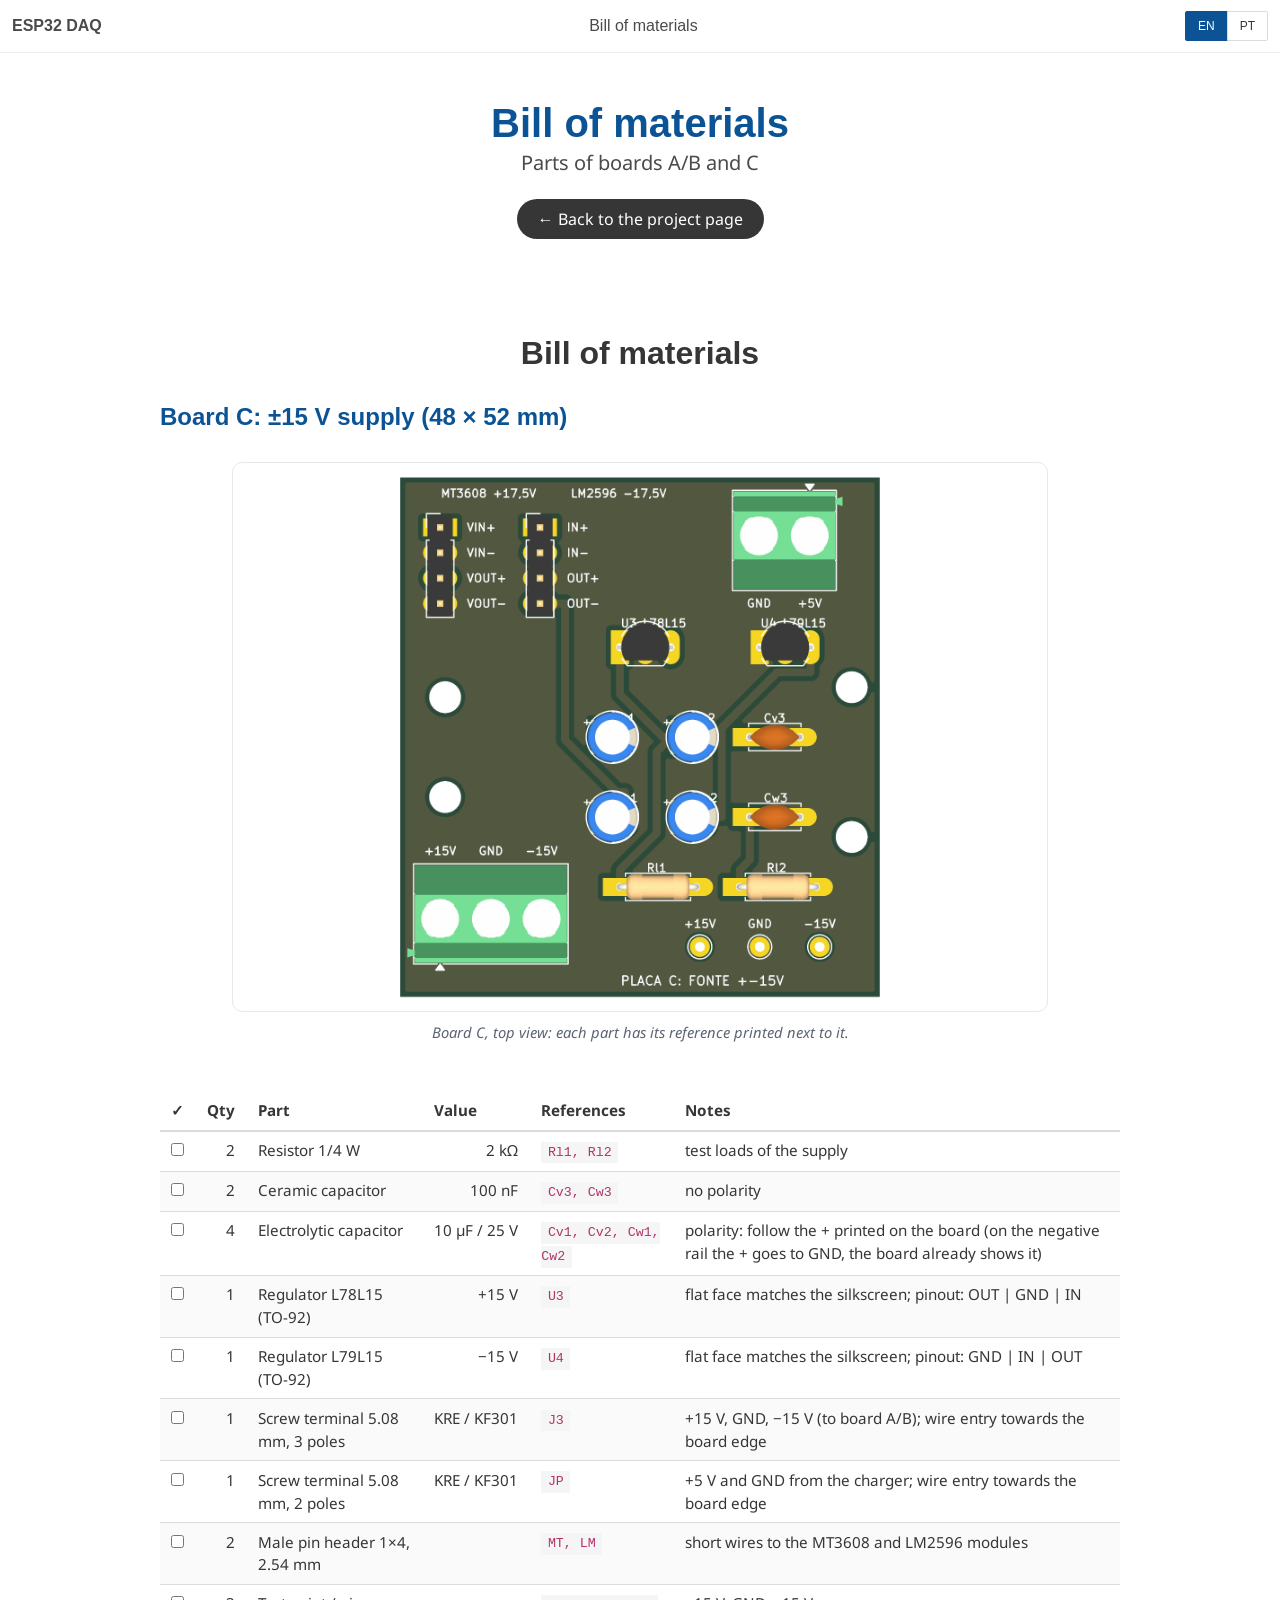
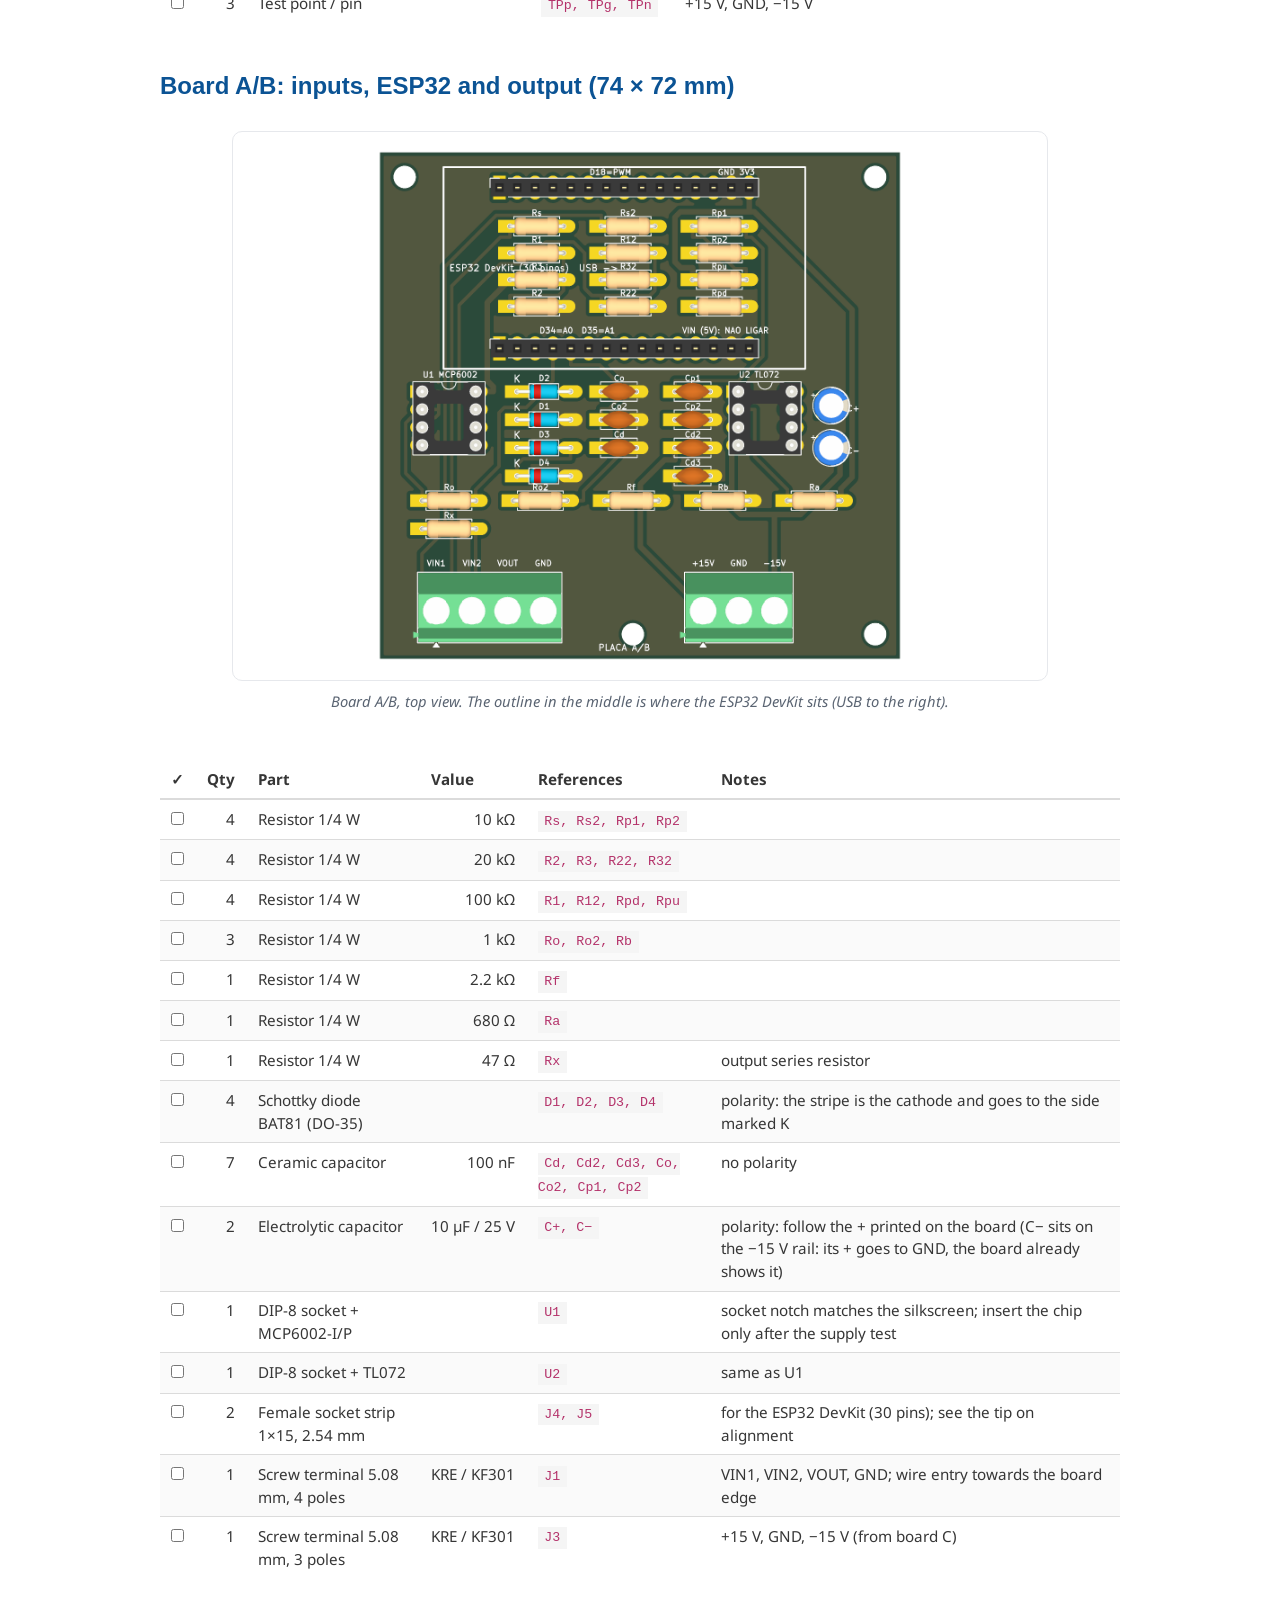
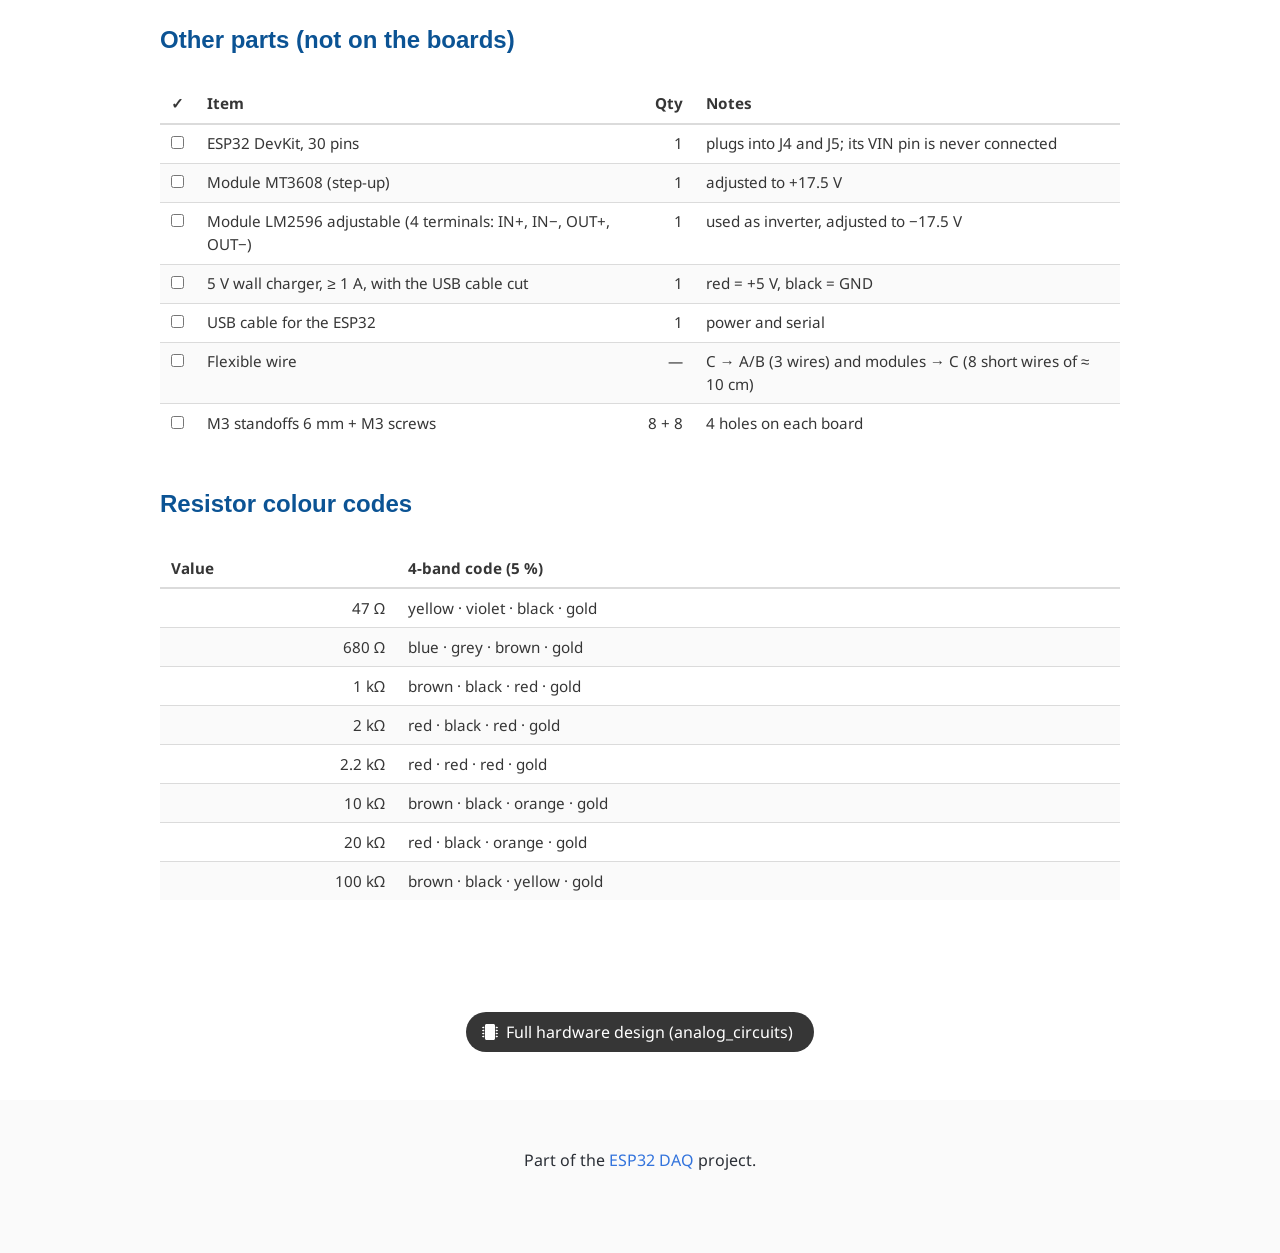
==== commit 9a340300: "Build page: keep only the bill of materials (remove intro, soldering, troubleshooting and tests)" ====
--- a/docs/build.html
+++ b/docs/build.html
@@ -2,9 +2,9 @@
 <html lang="en" data-lang="en">
 <head>
   <meta charset="utf-8">
-  <meta name="description" content="ESP32 DAQ build guide: bill of materials and soldering instructions for boards A/B and C.">
+  <meta name="description" content="ESP32 DAQ: bill of materials for boards A/B and C.">
   <meta name="viewport" content="width=device-width, initial-scale=1">
-  <title>ESP32 DAQ: build guide</title>
+  <title>ESP32 DAQ: bill of materials</title>
   <link href="https://fonts.googleapis.com/css?family=Google+Sans|Noto+Sans|Castoro" rel="stylesheet">
   <link rel="stylesheet" href="./static/css/bulma.min.css">
   <link rel="stylesheet" href="./static/css/index.css">
@@ -54,8 +54,6 @@
   <div class="navbar-menu">
     <div class="navbar-start" style="flex-grow: 1; justify-content: center;">
       <a class="navbar-item" href="#bom"><span class="en">Bill of materials</span><span class="pt">Lista de componentes</span></a>
-      <a class="navbar-item" href="#solder"><span class="en">Soldering</span><span class="pt">Soldagem</span></a>
-      <a class="navbar-item" href="#test"><span class="en">Tests</span><span class="pt">Testes</span></a>
     </div>
     <div class="navbar-end">
       <div class="navbar-item"><div class="buttons has-addons langsw">
@@ -66,33 +64,13 @@
 </nav>
 
 <section class="hero" id="top"><div class="hero-body"><div class="container is-max-desktop has-text-centered">
-  <h1 class="title is-2 publication-title"><span class="en">Build guide</span><span class="pt">Guia de montagem</span></h1>
-  <p class="subtitle is-5"><span class="en">Bill of materials and soldering instructions for boards A/B and C</span><span class="pt">Lista de componentes e instruções de soldagem das placas A/B e C</span></p>
+  <h1 class="title is-2 publication-title"><span class="en">Bill of materials</span><span class="pt">Lista de componentes</span></h1>
+  <p class="subtitle is-5"><span class="en">Parts of boards A/B and C</span><span class="pt">Peças das placas A/B e C</span></p>
   <p><a class="button is-rounded is-dark" href="./index.html"><span class="en">← Back to the project page</span><span class="pt">← Voltar à página do projeto</span></a></p>
-</div></div></section>
-
-<section class="section" id="overview"><div class="container is-max-desktop"><div class="content has-text-justified">
-  <h2 class="title is-3 section-title has-text-centered"><span class="en">Before you start</span><span class="pt">Antes de começar</span></h2>
-  <div class="en"><p>The interface is built on <strong>two double-sided boards</strong>: <strong>C</strong> (±15 V supply, 48 × 52 mm) and <strong>A/B</strong> (2 inputs, ESP32 sockets and output, 74 × 72 mm). All parts are through-hole and go on the <strong>top side</strong> (the side with the printed labels). Always build and test <strong>board C first</strong>, then A/B.</p></div><div class="pt"><p>A interface é montada em <strong>duas placas de dupla face</strong>: <strong>C</strong> (fonte de ±15 V, 48 × 52 mm) e <strong>A/B</strong> (2 entradas, soquetes do ESP32 e saída, 74 × 72 mm). Todas as peças são de furo passante e vão no <strong>lado de cima</strong> (o lado com os nomes impressos). Monte e teste sempre a <strong>placa C primeiro</strong> e depois a A/B.</p></div>
-  <div class="warn"><div class="en"><strong>Plated holes.</strong> If the board was made without plated holes (no copper inside the holes), every pin that touches a trace on the <em>top</em> side must be soldered on <strong>both faces</strong>; otherwise the connection is open. When in doubt, solder both faces on all pins.</div><div class="pt"><strong>Furos metalizados.</strong> Se a placa foi feita sem furo metalizado (sem cobre dentro dos furos), todo pino que encosta numa trilha do lado de <em>cima</em> precisa ser soldado nas <strong>duas faces</strong>; senão a ligação fica aberta. Na dúvida, solde as duas faces em todos os pinos.</div></div>
-  <div class="warn"><div class="en"><strong>Never connect the VIN pin of the ESP32</strong> to anything, and never apply 5 V to a 3.3 V pin.</div><div class="pt"><strong>Nunca ligue o pino VIN do ESP32</strong> a nada, e nunca aplique 5 V a um pino de 3,3 V.</div></div>
-
-  <h3><span class="en">Tools and materials</span><span class="pt">Ferramentas e materiais</span></h3>
-  <ul class="tools">
-    <li><span class="en">Soldering iron 25–40 W with a fine tip (adjustable ≈ 330–350 °C)</span><span class="pt">Ferro de soldar de 25 a 40 W com ponta fina (regulável, ≈ 330–350 °C)</span></li>
-    <li><span class="en">Leaded solder 0.8 mm (60/40 or 63/37) with flux core</span><span class="pt">Solda com chumbo 0,8 mm (60/40 ou 63/37) com fluxo</span></li>
-    <li><span class="en">Side cutters, tweezers</span><span class="pt">Alicate de corte, pinça</span></li>
-    <li><span class="en">Multimeter (continuity, ohms, DC volts)</span><span class="pt">Multímetro (continuidade, ohms, tensão DC)</span></li>
-    <li><span class="en">Desoldering wick or pump</span><span class="pt">Malha ou bomba dessoldadora</span></li>
-    <li><span class="en">Isopropyl alcohol and a small brush</span><span class="pt">Álcool isopropílico e pincel</span></li>
-    <li><span class="en">Magnifier, tape or a board holder</span><span class="pt">Lupa, fita ou suporte para placa</span></li>
-    <li><span class="en">Small flat screwdriver (terminal blocks)</span><span class="pt">Chave de fenda pequena (bornes)</span></li>
-  </ul>
 </div></div></section>
 
 <section class="section" id="bom"><div class="container is-max-desktop"><div class="content">
   <h2 class="title is-3 section-title has-text-centered"><span class="en">Bill of materials</span><span class="pt">Lista de componentes</span></h2>
-  <div class="en"><p>Tick each line while you separate the parts. <strong>Measure every resistor with the multimeter</strong> before soldering (the stripes are hard to read); the 4-band codes below are for the 5 % parts, 1 % parts have 5 bands.</p></div><div class="pt"><p>Marque cada linha ao separar as peças. <strong>Meça cada resistor com o multímetro</strong> antes de soldar (as faixas são difíceis de ler); os códigos de 4 faixas abaixo valem para os de 5 %, os de 1 % têm 5 faixas.</p></div>
   <h3><span class="en">Board C: ±15 V supply (48 × 52 mm)</span><span class="pt">Placa C: fonte de ±15 V (48 × 52 mm)</span></h3>
   <figure class="fig w85"><img src="./static/img/asm_c_top.png" alt="Board C, top view with component labels"><figcaption><span class="en">Board C, top view: each part has its reference printed next to it.</span><span class="pt">Placa C, vista de cima: cada peça tem a sua referência impressa ao lado.</span></figcaption></figure>
   <div class="table-container"><table class="table is-striped is-fullwidth bom"><thead><tr>
@@ -150,41 +128,9 @@
 </tbody></table></div>
 </div></div></section>
 
-<section class="section" id="solder"><div class="container is-max-desktop"><div class="content">
-  <h2 class="title is-3 section-title has-text-centered"><span class="en">Soldering</span><span class="pt">Soldagem</span></h2>
-
-  <h3><span class="en">How to make a good joint</span><span class="pt">Como fazer uma boa solda</span></h3>
-  <ol class="steps"><li><span class="en">Heat <strong>the pad and the lead together</strong> with the tip for about 1–2 seconds.</span><span class="pt">Aqueça <strong>a ilha e o terminal juntos</strong> com a ponta por cerca de 1 a 2 segundos.</span></li><li><span class="en">Feed the solder to the joint (not to the iron tip) for 1–2 seconds, until it flows around the lead.</span><span class="pt">Encoste a solda na junção (não na ponta do ferro) por 1 a 2 segundos, até ela escorrer em volta do terminal.</span></li><li><span class="en">Remove the solder first, then the iron, and <strong>do not move</strong> the part for 2–3 seconds.</span><span class="pt">Tire primeiro a solda e depois o ferro, e <strong>não mexa</strong> na peça por 2 a 3 segundos.</span></li><li><span class="en">A good joint is shiny and shaped like a small cone. A dull, round blob is a cold joint: reheat it with a little fresh solder.</span><span class="pt">Uma boa solda é brilhante e tem forma de pequeno cone. Uma bolinha opaca é solda fria: reaqueça com um pouco de solda nova.</span></li><li><span class="en">Trim the leads flush with the joint after soldering. Look for solder bridges between neighbouring pads (use the wick to remove them).</span><span class="pt">Corte os terminais rente à solda depois de soldar. Procure pontes de solda entre ilhas vizinhas (use a malha para tirá-las).</span></li><li><span class="en">Never solder an IC directly: the chips (MCP6002, TL072) go into sockets, and only after the supply test.</span><span class="pt">Nunca solde um CI direto: os chips (MCP6002, TL072) vão em soquete, e só depois do teste da fonte.</span></li></ol>
-
-  <h3><span class="en">Board C: assembly order</span><span class="pt">Placa C: ordem de montagem</span></h3>
-  <div class="en"><p>Solder the low parts first and the tall ones last, so the board lies flat on the table.</p></div><div class="pt"><p>Solde primeiro as peças baixas e por último as altas, para a placa ficar apoiada na mesa.</p></div>
-  <ol class="steps"><li><span class="en"><strong>Resistors</strong> Rl1 and Rl2 (2 kΩ).</span><span class="pt"><strong>Resistores</strong> Rl1 e Rl2 (2 kΩ).</span></li><li><span class="en"><strong>Ceramic capacitors</strong> Cv3 and Cw3 (100 nF).</span><span class="pt"><strong>Capacitores cerâmicos</strong> Cv3 e Cw3 (100 nF).</span></li><li><span class="en"><strong>Test points</strong> TPp, TPg and TPn.</span><span class="pt"><strong>Pontos de teste</strong> TPp, TPg e TPn.</span></li><li><span class="en"><strong>Male pin headers</strong> MT and LM (long pins up, short pins into the board).</span><span class="pt"><strong>Barras de pinos macho</strong> MT e LM (pino longo para cima, pino curto na placa).</span></li><li><span class="en"><strong>Electrolytic capacitors</strong> Cv1, Cv2, Cw1 and Cw2: long lead (+) in the hole marked +. The stripe on the can is the negative lead.</span><span class="pt"><strong>Capacitores eletrolíticos</strong> Cv1, Cv2, Cw1 e Cw2: perna longa (+) no furo marcado com +. A faixa no corpo é o terminal negativo.</span></li><li><span class="en"><strong>Screw terminals</strong> J3 and JP, with the wire entry towards the board edge. Solder one pin, check that the block sits flat and square, then solder the others.</span><span class="pt"><strong>Bornes de parafuso</strong> J3 e JP, com a entrada do fio voltada para a borda da placa. Solde um pino, confira se o bloco está plano e alinhado e então solde os demais.</span></li><li><span class="en"><strong>Do not solder the regulators U3 and U4 yet</strong>: first set the two modules (see the tests below).</span><span class="pt"><strong>Ainda não solde os reguladores U3 e U4</strong>: primeiro ajuste os dois módulos (veja os testes abaixo).</span></li></ol>
-  <div class="en"><p><strong>Modules:</strong> solder about 10 cm of wire on each of the 4 terminals of the MT3608 and of the LM2596, and connect them to the headers pin by pin: <code>MT</code> = VIN+, VIN−, VOUT+, VOUT−; <code>LM</code> = IN+, IN−, OUT+, OUT− (pin 1 has the square pad). The LM2596 electrolytic capacitors must be at least 25 V (the input one sees about 22.5 V in this circuit; 35 V or more is best).</p></div><div class="pt"><p><strong>Módulos:</strong> solde cerca de 10 cm de fio em cada um dos 4 terminais do MT3608 e do LM2596 e ligue-os aos cabeçotes pino a pino: <code>MT</code> = VIN+, VIN−, VOUT+, VOUT−; <code>LM</code> = IN+, IN−, OUT+, OUT− (o pino 1 tem a ilha quadrada). Os capacitores eletrolíticos do LM2596 precisam ser de pelo menos 25 V (o de entrada vê cerca de 22,5 V neste circuito; 35 V ou mais é o ideal).</p></div>
-
-  <h3><span class="en">Board A/B: assembly order</span><span class="pt">Placa A/B: ordem de montagem</span></h3>
-  <ol class="steps"><li><span class="en"><strong>Resistors</strong> (all 1/4 W): measure each one and match the reference printed on the board.</span><span class="pt"><strong>Resistores</strong> (todos de 1/4 W): meça cada um e confira com a referência impressa na placa.</span></li><li><span class="en"><strong>Diodes</strong> D1 to D4 (BAT81): the stripe (cathode) goes to the side marked K. They are small and sensitive to heat: solder quickly.</span><span class="pt"><strong>Diodos</strong> D1 a D4 (BAT81): a faixa (catodo) vai para o lado marcado com K. São pequenos e sensíveis ao calor: solde rápido.</span></li><li><span class="en"><strong>Ceramic capacitors</strong> (100 nF).</span><span class="pt"><strong>Capacitores cerâmicos</strong> (100 nF).</span></li><li><span class="en"><strong>DIP-8 sockets</strong> U1 and U2, with the notch matching the silkscreen. Do not insert the chips yet.</span><span class="pt"><strong>Soquetes DIP-8</strong> U1 e U2, com o entalhe como na serigrafia. Ainda não coloque os chips.</span></li><li><span class="en"><strong>ESP32 sockets</strong> J4 and J5 (1 × 15 female strips). <em>Tip:</em> plug the strips into the ESP32 first, place the module on the board and solder one pin of each strip; check that everything sits straight and flat, then solder all the other pins. The module acts as a jig, so the spacing between the two rows is exactly right.</span><span class="pt"><strong>Soquetes do ESP32</strong> J4 e J5 (barras fêmea 1 × 15). <em>Dica:</em> encaixe as barras no ESP32, apoie o módulo na placa e solde um pino de cada barra; confira se tudo está reto e plano e só então solde os demais pinos. O módulo funciona como gabarito, e o espaçamento entre as duas fileiras fica certo.</span></li><li><span class="en"><strong>Electrolytic capacitors</strong> C+ and C−: long lead (+) in the hole marked +.</span><span class="pt"><strong>Capacitores eletrolíticos</strong> C+ e C−: perna longa (+) no furo marcado com +.</span></li><li><span class="en"><strong>Screw terminals</strong> J1 (4 poles) and J3 (3 poles), with the wire entry towards the board edge.</span><span class="pt"><strong>Bornes de parafuso</strong> J1 (4 polos) e J3 (3 polos), com a entrada do fio voltada para a borda da placa.</span></li><li><span class="en">Leave the chips <strong>out of the sockets</strong> and the ESP32 <strong>unplugged</strong> until the supply tests are done.</span><span class="pt">Deixe os chips <strong>fora dos soquetes</strong> e o ESP32 <strong>desconectado</strong> até acabarem os testes da fonte.</span></li></ol>
-
-  <h3><span class="en">Troubleshooting</span><span class="pt">Problemas comuns</span></h3>
-  <table class="table is-striped is-fullwidth"><thead><tr><th><span class="en">Problem</span><span class="pt">Problema</span></th><th><span class="en">What to do</span><span class="pt">O que fazer</span></th></tr></thead><tbody>
-    <tr><td><span class="en">Solder bridge between two pads</span><span class="pt">Ponte de solda entre duas ilhas</span></td><td><span class="en">Put the wick on the bridge, heat it and pull away. Check with the multimeter in continuity mode.</span><span class="pt">Coloque a malha sobre a ponte, aqueça e puxe. Confira com o multímetro em continuidade.</span></td></tr>
-    <tr><td><span class="en">Dull, grainy joint (cold joint)</span><span class="pt">Solda opaca e áspera (solda fria)</span></td><td><span class="en">Reheat with a little fresh solder until it becomes shiny.</span><span class="pt">Reaqueça com um pouco de solda nova até ficar brilhante.</span></td></tr>
-    <tr><td><span class="en">Pad lifted from the board</span><span class="pt">Ilha levantada da placa</span></td><td><span class="en">Do not keep heating. Ask for help: the pad can sometimes be reconnected with a short wire.</span><span class="pt">Não continue aquecendo. Peça ajuda: às vezes dá para religar a ilha com um fio curto.</span></td></tr>
-    <tr><td><span class="en">A part was placed in the wrong spot or polarity</span><span class="pt">Peça no lugar errado ou com polaridade invertida</span></td><td><span class="en">Desolder with the pump or wick before powering the board. A reversed electrolytic capacitor can burst.</span><span class="pt">Dessolde com a bomba ou a malha antes de ligar a placa. Um eletrolítico invertido pode estourar.</span></td></tr>
-  </tbody></table>
-</div></div></section>
-
-<section class="section" id="test"><div class="container is-max-desktop"><div class="content">
-  <h2 class="title is-3 section-title has-text-centered"><span class="en">Tests</span><span class="pt">Testes</span></h2>
-  <div class="en"><p>Do the steps in order and <strong>one at a time</strong>. If anything gets hot, the voltage goes above 20 V or the ESP32 resets, disconnect the supply and look for the problem.</p></div><div class="pt"><p>Faça os passos em ordem e <strong>um de cada vez</strong>. Se algo esquentar, a tensão passar de 20 V ou o ESP32 reiniciar, desligue a alimentação e procure o problema.</p></div>
-
-  <h3><span class="en">Board C</span><span class="pt">Placa C</span></h3>
-  <ol class="steps"><li><span class="en"><strong>Power off, regulators not soldered.</strong> With the multimeter in ohms: between the +15 V and GND test points the reading must be about 2 kΩ (Rl1) and between −15 V and GND about 2 kΩ (Rl2).</span><span class="pt"><strong>Desligada, reguladores não soldados.</strong> Com o multímetro em ohms: entre o ponto de teste +15 V e GND a leitura deve ser de cerca de 2 kΩ (Rl1) e entre −15 V e GND cerca de 2 kΩ (Rl2).</span></li><li><span class="en">Wire the 5 V charger to <code>JP</code> (red = +5 V, black = GND), <strong>straight</strong> to the board (no series resistor and not through the ESP32 VIN pin).</span><span class="pt">Ligue o carregador de 5 V em <code>JP</code> (vermelho = +5 V, preto = GND), <strong>direto</strong> na placa (sem resistor em série e sem passar pelo pino VIN do ESP32).</span></li><li><span class="en"><strong>LM2596 (inverter, −17.5 V):</strong> first turn its trimpot to the minimum. Power on and, with the multimeter on pin 2 of U4 (its input pad) against GND, turn the trimpot <strong>half a turn at a time</strong> until −17.5 V. The trimpot has end stops: turning without any change means it has reached the end. If the voltage goes beyond −20 V, switch off.</span><span class="pt"><strong>LM2596 (inversor, −17,5 V):</strong> primeiro gire o trimpot dele até o mínimo. Ligue e, com o multímetro no pino 2 do U4 (a ilha de entrada) contra o GND, gire o trimpot <strong>meio giro por vez</strong> até −17,5 V. O trimpot tem fim de curso: girar sem mudar nada significa que chegou ao fim. Se a tensão passar de −20 V, desligue.</span></li><li><span class="en"><strong>MT3608 (step-up, +17.5 V):</strong> measure on pin 3 of U3 (its input pad) against GND and adjust the trimpot until +17.5 V.</span><span class="pt"><strong>MT3608 (step-up, +17,5 V):</strong> meça no pino 3 do U3 (a ilha de entrada) contra o GND e ajuste o trimpot até +17,5 V.</span></li><li><span class="en"><strong>Power off</strong> and solder the regulators U3 (L78L15) and U4 (L79L15) with the flat face matching the silkscreen. Check the pinout of your batch in the datasheet (flat face towards you: L78L15 = OUT | GND | IN; L79L15 = GND | IN | OUT).</span><span class="pt"><strong>Desligue</strong> e solde os reguladores U3 (L78L15) e U4 (L79L15) com a face plana como na serigrafia. Confira a pinagem do seu lote no datasheet (face plana para você: L78L15 = OUT | GND | IN; L79L15 = GND | IN | OUT).</span></li><li><span class="en">Power on and measure at the test points: <strong>+15 V = 15.0 ± 0.3 V</strong> and <strong>−15 V = −15.0 ± 0.3 V</strong>. The regulators must not get very hot.</span><span class="pt">Ligue e meça nos pontos de teste: <strong>+15 V = 15,0 ± 0,3 V</strong> e <strong>−15 V = −15,0 ± 0,3 V</strong>. Os reguladores não devem esquentar muito.</span></li></ol>
-
-  <h3><span class="en">Board A/B</span><span class="pt">Placa A/B</span></h3>
-  <ol class="steps"><li><span class="en"><strong>Everything off.</strong> Connect the three wires from <code>J3</code> of board C to <code>J3</code> of board A/B (+15 V, GND, −15 V, same order on both).</span><span class="pt"><strong>Tudo desligado.</strong> Ligue os três fios do <code>J3</code> da placa C ao <code>J3</code> da placa A/B (+15 V, GND, −15 V, na mesma ordem nas duas).</span></li><li><span class="en">Power board C and check the ±15 V on the pins of the TL072 socket (U2): pin 8 = +15 V and pin 4 = −15 V, against GND (pin 5).</span><span class="pt">Ligue a placa C e confira os ±15 V nos pinos do soquete do TL072 (U2): pino 8 = +15 V e pino 4 = −15 V, contra o GND (pino 5).</span></li><li><span class="en"><strong>Power off</strong>, insert the TL072 (U2) and the MCP6002 (U1) with the notch matching the socket, and plug the ESP32 (USB on the right).</span><span class="pt"><strong>Desligue</strong>, coloque o TL072 (U2) e o MCP6002 (U1) com o entalhe como no soquete e encaixe o ESP32 (USB para a direita).</span></li><li><span class="en">Connect the USB to the computer and flash the firmware (see the <a href="./index.html#firmware">project page</a>). In the HMI the command <code>V0</code> must give about 0 V at VOUT, and <code>V1000</code> / <code>V-1000</code> about +1 V / −1 V (measure VOUT against GND).</span><span class="pt">Ligue a USB ao computador e grave o firmware (veja a <a href="./index.html#firmware">página do projeto</a>). Na IHM o comando <code>V0</code> deve dar cerca de 0 V em VOUT, e <code>V1000</code> / <code>V-1000</code> cerca de +1 V / −1 V (meça VOUT contra o GND).</span></li><li><span class="en"><strong>Loop test:</strong> connect VOUT to VIN1 and VIN2 and apply steps from −10 V to +10 V in the HMI, checking VOUT with the multimeter: the readings must agree within about 0.4 % of the full scale (80 mV).</span><span class="pt"><strong>Teste de laço:</strong> ligue VOUT em VIN1 e VIN2 e aplique degraus de −10 V a +10 V na IHM, conferindo VOUT com o multímetro: as leituras devem concordar com cerca de 0,4 % do fundo de escala (80 mV).</span></li><li><span class="en">Only then connect the bench: VIN1 to the sensor output, VOUT to the actuator input and GND to the common ground of the bench.</span><span class="pt">Só então ligue a bancada: VIN1 na saída do sensor, VOUT na entrada do atuador e GND no terra comum da bancada.</span></li></ol>
-  <div class="nota"><div class="en">The design was validated on a breadboard with the same circuit; the printed boards are the first build, so report any difference you notice.</div><div class="pt">O projeto foi validado em protoboard com o mesmo circuito; as placas impressas são a primeira montagem, então avise qualquer diferença que notar.</div></div>
+<section class="section"><div class="container is-max-desktop">
   <p class="has-text-centered"><a class="button is-rounded is-dark" href="https://github.com/helonayala/analog_circuits"><span class="icon"><i class="fas fa-microchip"></i></span><span><span class="en">Full hardware design (analog_circuits)</span><span class="pt">Projeto completo do hardware (analog_circuits)</span></span></a></p>
-</div></div></section>
+</div></section>
 
 <footer class="footer"><div class="container"><div class="content has-text-centered"><p>
   <span class="en">Part of the </span><span class="pt">Parte da </span><a href="./index.html">ESP32 DAQ</a><span class="en"> project.</span><span class="pt">.</span>
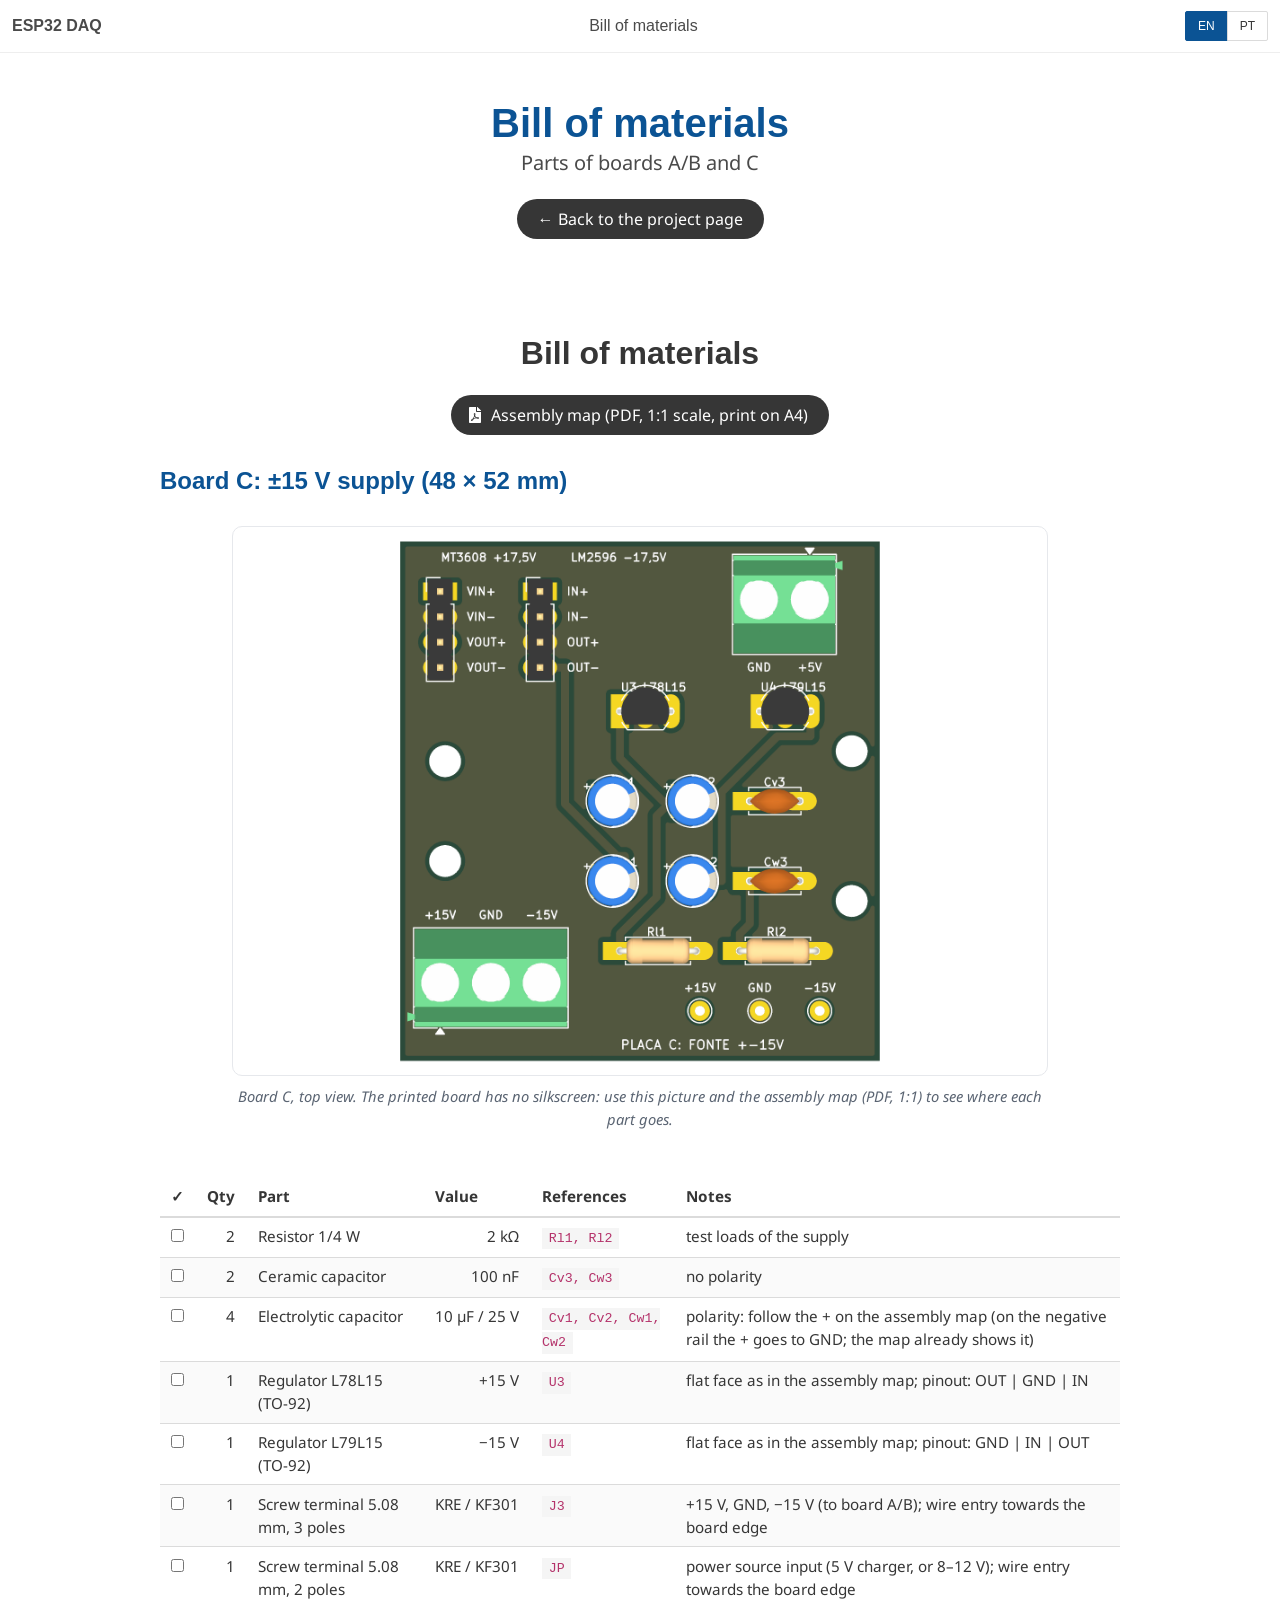
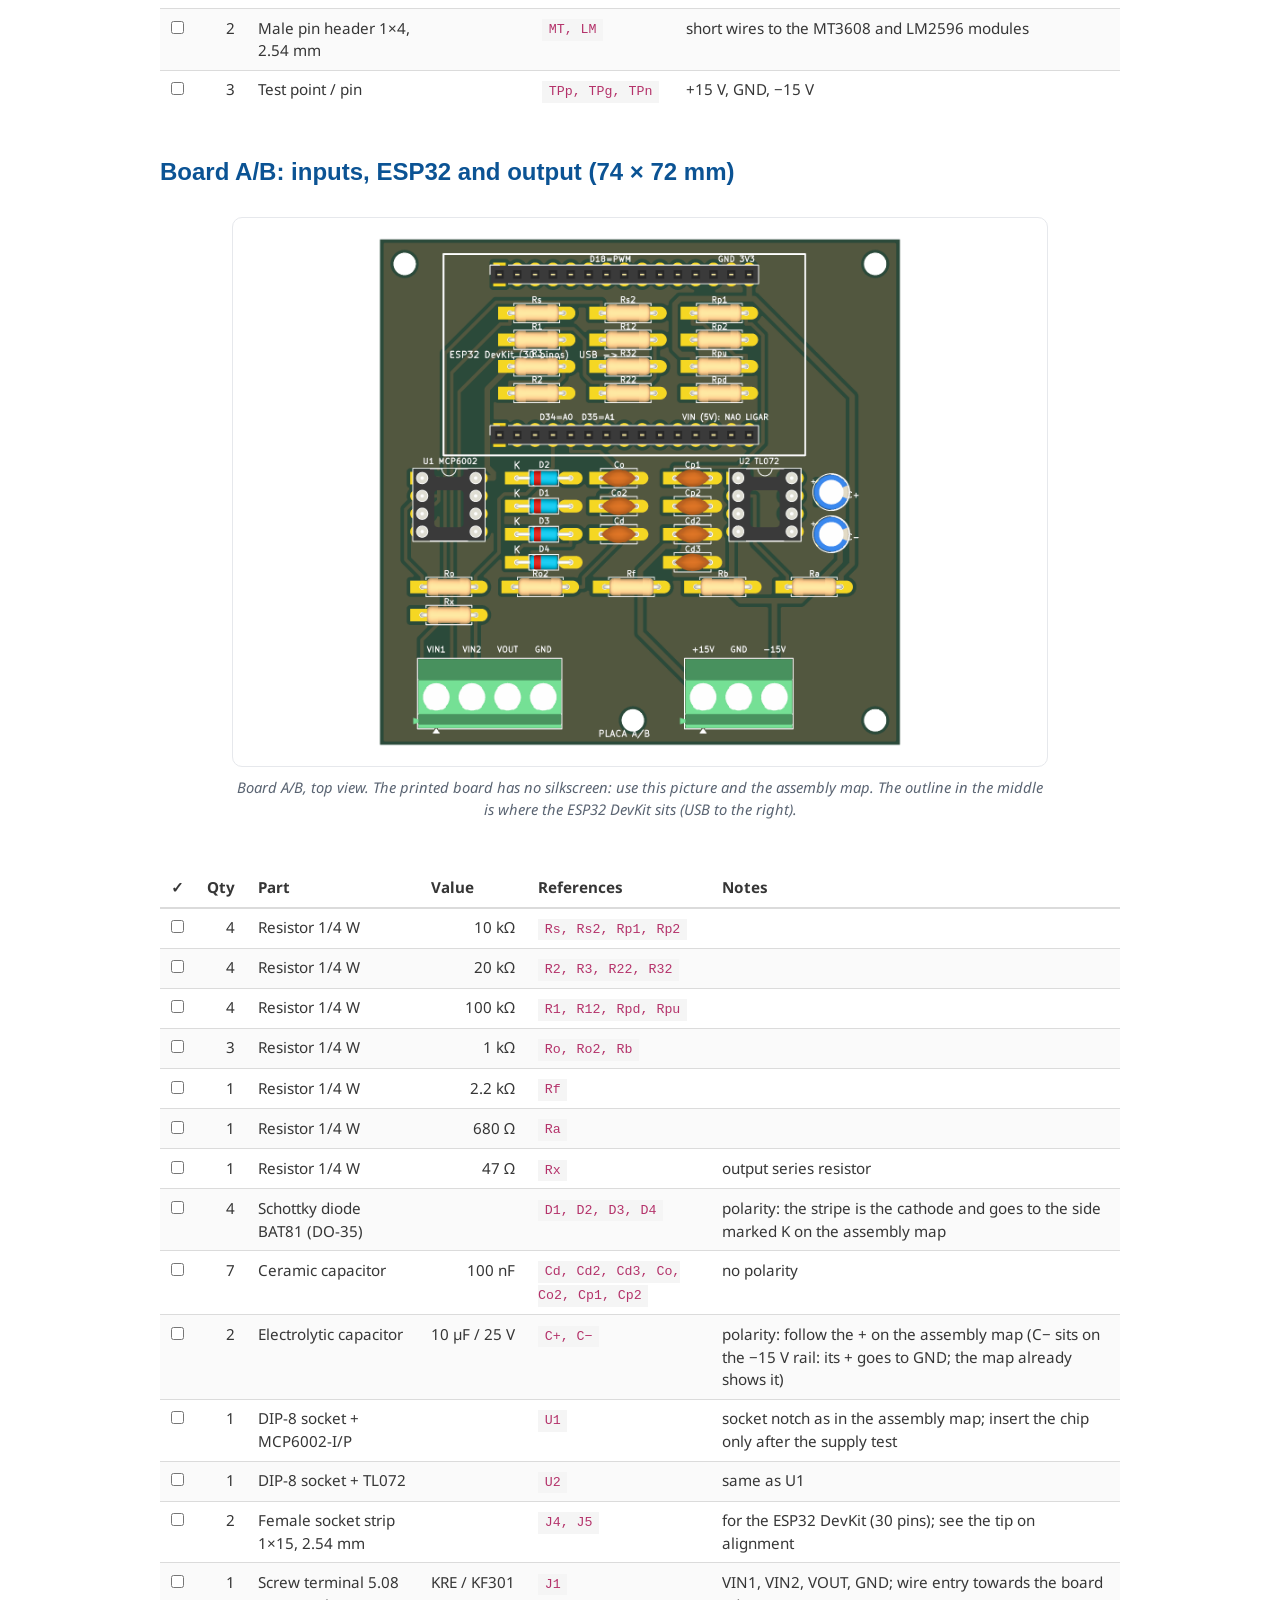
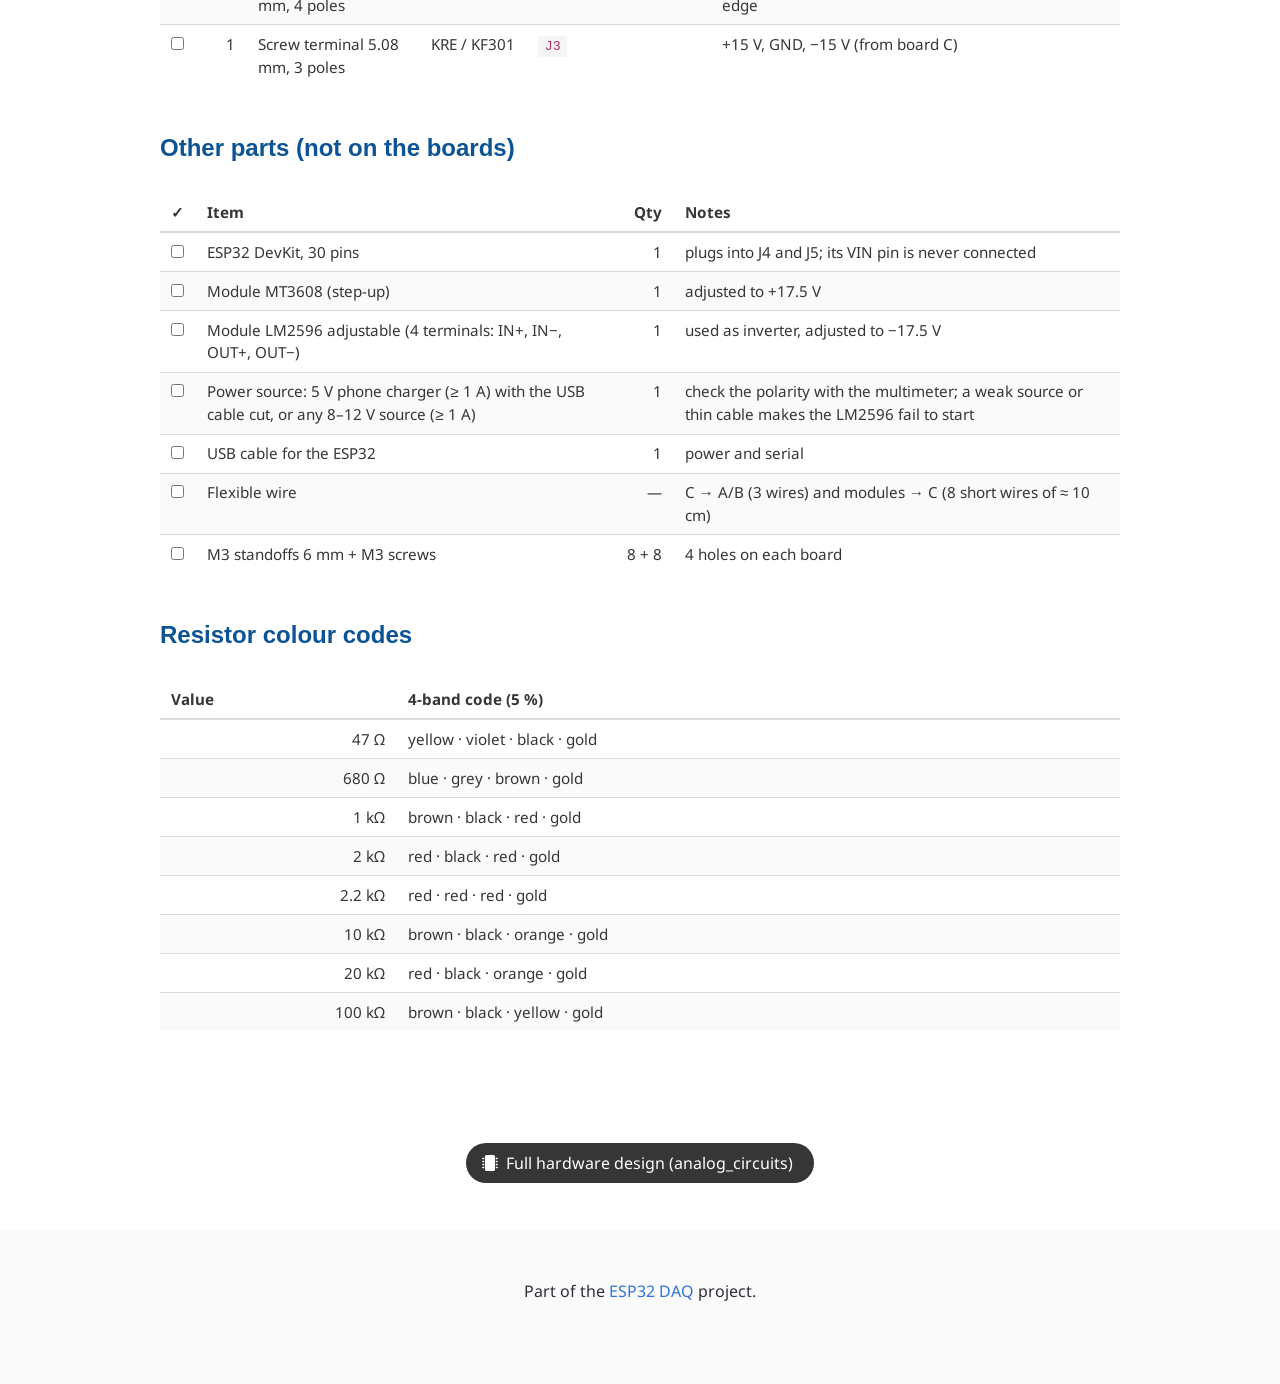
==== commit 08c58913: "ESP32 DAQ: firmware, HMI and documentation (initial commit)" ====
--- a/docs/build.html
+++ b/docs/build.html
@@ -71,22 +71,23 @@
 
 <section class="section" id="bom"><div class="container is-max-desktop"><div class="content">
   <h2 class="title is-3 section-title has-text-centered"><span class="en">Bill of materials</span><span class="pt">Lista de componentes</span></h2>
+  <p class="has-text-centered"><a class="button is-rounded is-dark" href="./static/pdf/mapa_montagem.pdf" target="_blank" rel="noopener"><span class="icon"><i class="fas fa-file-pdf"></i></span><span><span class="en">Assembly map (PDF, 1:1 scale, print on A4)</span><span class="pt">Mapa de montagem (PDF, escala 1:1, imprimir em A4)</span></span></a></p>
   <h3><span class="en">Board C: ±15 V supply (48 × 52 mm)</span><span class="pt">Placa C: fonte de ±15 V (48 × 52 mm)</span></h3>
-  <figure class="fig w85"><img src="./static/img/asm_c_top.png" alt="Board C, top view with component labels"><figcaption><span class="en">Board C, top view: each part has its reference printed next to it.</span><span class="pt">Placa C, vista de cima: cada peça tem a sua referência impressa ao lado.</span></figcaption></figure>
+  <figure class="fig w85"><img src="./static/img/asm_c_top.png" alt="Board C, top view with component labels"><figcaption><span class="en">Board C, top view. The printed board has no silkscreen: use this picture and the assembly map (PDF, 1:1) to see where each part goes.</span><span class="pt">Placa C, vista de cima. A placa impressa não tem serigrafia: use esta figura e o mapa de montagem (PDF, escala 1:1) para ver onde vai cada peça.</span></figcaption></figure>
   <div class="table-container"><table class="table is-striped is-fullwidth bom"><thead><tr>
 <th class="ok">✓</th><th class="num"><span class="en">Qty</span><span class="pt">Qtd</span></th><th><span class="en">Part</span><span class="pt">Peça</span></th><th><span class="en">Value</span><span class="pt">Valor</span></th><th><span class="en">References</span><span class="pt">Referências</span></th><th><span class="en">Notes</span><span class="pt">Observações</span></th></tr></thead><tbody>
 <tr><td class="ok"><input type="checkbox" aria-label="done"></td><td class="num">2</td><td><span class="en">Resistor 1/4 W</span><span class="pt">Resistor 1/4 W</span></td><td class="num">2 kΩ</td><td><code>Rl1, Rl2</code></td><td><span class="en">test loads of the supply</span><span class="pt">cargas de teste da fonte</span></td></tr>
 <tr><td class="ok"><input type="checkbox" aria-label="done"></td><td class="num">2</td><td><span class="en">Ceramic capacitor</span><span class="pt">Capacitor cerâmico</span></td><td class="num">100 nF</td><td><code>Cv3, Cw3</code></td><td><span class="en">no polarity</span><span class="pt">sem polaridade</span></td></tr>
-<tr><td class="ok"><input type="checkbox" aria-label="done"></td><td class="num">4</td><td><span class="en">Electrolytic capacitor</span><span class="pt">Capacitor eletrolítico</span></td><td class="num">10 µF / 25 V</td><td><code>Cv1, Cv2, Cw1, Cw2</code></td><td><span class="en">polarity: follow the + printed on the board (on the negative rail the + goes to GND, the board already shows it)</span><span class="pt">polaridade: siga o + impresso na placa (na trilha negativa o + vai ao GND, a placa já mostra)</span></td></tr>
-<tr><td class="ok"><input type="checkbox" aria-label="done"></td><td class="num">1</td><td><span class="en">Regulator L78L15 (TO-92)</span><span class="pt">Regulador L78L15 (TO-92)</span></td><td class="num">+15 V</td><td><code>U3</code></td><td><span class="en">flat face matches the silkscreen; pinout: OUT | GND | IN</span><span class="pt">face plana igual à serigrafia; pinagem: OUT | GND | IN</span></td></tr>
-<tr><td class="ok"><input type="checkbox" aria-label="done"></td><td class="num">1</td><td><span class="en">Regulator L79L15 (TO-92)</span><span class="pt">Regulador L79L15 (TO-92)</span></td><td class="num">−15 V</td><td><code>U4</code></td><td><span class="en">flat face matches the silkscreen; pinout: GND | IN | OUT</span><span class="pt">face plana igual à serigrafia; pinagem: GND | IN | OUT</span></td></tr>
+<tr><td class="ok"><input type="checkbox" aria-label="done"></td><td class="num">4</td><td><span class="en">Electrolytic capacitor</span><span class="pt">Capacitor eletrolítico</span></td><td class="num">10 µF / 25 V</td><td><code>Cv1, Cv2, Cw1, Cw2</code></td><td><span class="en">polarity: follow the + on the assembly map (on the negative rail the + goes to GND; the map already shows it)</span><span class="pt">polaridade: siga o + do mapa de montagem (na trilha negativa o + vai ao GND; o mapa já mostra)</span></td></tr>
+<tr><td class="ok"><input type="checkbox" aria-label="done"></td><td class="num">1</td><td><span class="en">Regulator L78L15 (TO-92)</span><span class="pt">Regulador L78L15 (TO-92)</span></td><td class="num">+15 V</td><td><code>U3</code></td><td><span class="en">flat face as in the assembly map; pinout: OUT | GND | IN</span><span class="pt">face plana como no mapa de montagem; pinagem: OUT | GND | IN</span></td></tr>
+<tr><td class="ok"><input type="checkbox" aria-label="done"></td><td class="num">1</td><td><span class="en">Regulator L79L15 (TO-92)</span><span class="pt">Regulador L79L15 (TO-92)</span></td><td class="num">−15 V</td><td><code>U4</code></td><td><span class="en">flat face as in the assembly map; pinout: GND | IN | OUT</span><span class="pt">face plana como no mapa de montagem; pinagem: GND | IN | OUT</span></td></tr>
 <tr><td class="ok"><input type="checkbox" aria-label="done"></td><td class="num">1</td><td><span class="en">Screw terminal 5.08 mm, 3 poles</span><span class="pt">Borne de parafuso 5,08 mm, 3 polos</span></td><td class="num">KRE / KF301</td><td><code>J3</code></td><td><span class="en">+15 V, GND, −15 V (to board A/B); wire entry towards the board edge</span><span class="pt">+15 V, GND, −15 V (para a placa A/B); entrada do fio voltada para a borda</span></td></tr>
-<tr><td class="ok"><input type="checkbox" aria-label="done"></td><td class="num">1</td><td><span class="en">Screw terminal 5.08 mm, 2 poles</span><span class="pt">Borne de parafuso 5,08 mm, 2 polos</span></td><td class="num">KRE / KF301</td><td><code>JP</code></td><td><span class="en">+5 V and GND from the charger; wire entry towards the board edge</span><span class="pt">+5 V e GND do carregador; entrada do fio voltada para a borda</span></td></tr>
+<tr><td class="ok"><input type="checkbox" aria-label="done"></td><td class="num">1</td><td><span class="en">Screw terminal 5.08 mm, 2 poles</span><span class="pt">Borne de parafuso 5,08 mm, 2 polos</span></td><td class="num">KRE / KF301</td><td><code>JP</code></td><td><span class="en">power source input (5 V charger, or 8–12 V); wire entry towards the board edge</span><span class="pt">entrada da fonte (carregador de 5 V ou 8 a 12 V); entrada do fio voltada para a borda</span></td></tr>
 <tr><td class="ok"><input type="checkbox" aria-label="done"></td><td class="num">2</td><td><span class="en">Male pin header 1×4, 2.54 mm</span><span class="pt">Barra de pinos macho 1×4, 2,54 mm</span></td><td class="num"></td><td><code>MT, LM</code></td><td><span class="en">short wires to the MT3608 and LM2596 modules</span><span class="pt">fios curtos para os módulos MT3608 e LM2596</span></td></tr>
 <tr><td class="ok"><input type="checkbox" aria-label="done"></td><td class="num">3</td><td><span class="en">Test point / pin</span><span class="pt">Ponto de teste / pino</span></td><td class="num"></td><td><code>TPp, TPg, TPn</code></td><td><span class="en">+15 V, GND, −15 V</span><span class="pt">+15 V, GND, −15 V</span></td></tr>
 </tbody></table></div>
   <h3><span class="en">Board A/B: inputs, ESP32 and output (74 × 72 mm)</span><span class="pt">Placa A/B: entradas, ESP32 e saída (74 × 72 mm)</span></h3>
-  <figure class="fig w85"><img src="./static/img/asm_ab_top.png" alt="Board A/B, top view with component labels"><figcaption><span class="en">Board A/B, top view. The outline in the middle is where the ESP32 DevKit sits (USB to the right).</span><span class="pt">Placa A/B, vista de cima. O retângulo no meio é o lugar do ESP32 DevKit (USB para a direita).</span></figcaption></figure>
+  <figure class="fig w85"><img src="./static/img/asm_ab_top.png" alt="Board A/B, top view with component labels"><figcaption><span class="en">Board A/B, top view. The printed board has no silkscreen: use this picture and the assembly map. The outline in the middle is where the ESP32 DevKit sits (USB to the right).</span><span class="pt">Placa A/B, vista de cima. A placa impressa não tem serigrafia: use esta figura e o mapa de montagem. O retângulo no meio é o lugar do ESP32 DevKit (USB para a direita).</span></figcaption></figure>
   <div class="table-container"><table class="table is-striped is-fullwidth bom"><thead><tr>
 <th class="ok">✓</th><th class="num"><span class="en">Qty</span><span class="pt">Qtd</span></th><th><span class="en">Part</span><span class="pt">Peça</span></th><th><span class="en">Value</span><span class="pt">Valor</span></th><th><span class="en">References</span><span class="pt">Referências</span></th><th><span class="en">Notes</span><span class="pt">Observações</span></th></tr></thead><tbody>
 <tr><td class="ok"><input type="checkbox" aria-label="done"></td><td class="num">4</td><td><span class="en">Resistor 1/4 W</span><span class="pt">Resistor 1/4 W</span></td><td class="num">10 kΩ</td><td><code>Rs, Rs2, Rp1, Rp2</code></td><td></td></tr>
@@ -96,10 +97,10 @@
 <tr><td class="ok"><input type="checkbox" aria-label="done"></td><td class="num">1</td><td><span class="en">Resistor 1/4 W</span><span class="pt">Resistor 1/4 W</span></td><td class="num">2.2 kΩ</td><td><code>Rf</code></td><td></td></tr>
 <tr><td class="ok"><input type="checkbox" aria-label="done"></td><td class="num">1</td><td><span class="en">Resistor 1/4 W</span><span class="pt">Resistor 1/4 W</span></td><td class="num">680 Ω</td><td><code>Ra</code></td><td></td></tr>
 <tr><td class="ok"><input type="checkbox" aria-label="done"></td><td class="num">1</td><td><span class="en">Resistor 1/4 W</span><span class="pt">Resistor 1/4 W</span></td><td class="num">47 Ω</td><td><code>Rx</code></td><td><span class="en">output series resistor</span><span class="pt">resistor em série da saída</span></td></tr>
-<tr><td class="ok"><input type="checkbox" aria-label="done"></td><td class="num">4</td><td><span class="en">Schottky diode BAT81 (DO-35)</span><span class="pt">Diodo Schottky BAT81 (DO-35)</span></td><td class="num"></td><td><code>D1, D2, D3, D4</code></td><td><span class="en">polarity: the stripe is the cathode and goes to the side marked K</span><span class="pt">polaridade: a faixa é o catodo e vai para o lado marcado K</span></td></tr>
+<tr><td class="ok"><input type="checkbox" aria-label="done"></td><td class="num">4</td><td><span class="en">Schottky diode BAT81 (DO-35)</span><span class="pt">Diodo Schottky BAT81 (DO-35)</span></td><td class="num"></td><td><code>D1, D2, D3, D4</code></td><td><span class="en">polarity: the stripe is the cathode and goes to the side marked K on the assembly map</span><span class="pt">polaridade: a faixa é o catodo e vai para o lado marcado K no mapa de montagem</span></td></tr>
 <tr><td class="ok"><input type="checkbox" aria-label="done"></td><td class="num">7</td><td><span class="en">Ceramic capacitor</span><span class="pt">Capacitor cerâmico</span></td><td class="num">100 nF</td><td><code>Cd, Cd2, Cd3, Co, Co2, Cp1, Cp2</code></td><td><span class="en">no polarity</span><span class="pt">sem polaridade</span></td></tr>
-<tr><td class="ok"><input type="checkbox" aria-label="done"></td><td class="num">2</td><td><span class="en">Electrolytic capacitor</span><span class="pt">Capacitor eletrolítico</span></td><td class="num">10 µF / 25 V</td><td><code>C+, C−</code></td><td><span class="en">polarity: follow the + printed on the board (C− sits on the −15 V rail: its + goes to GND, the board already shows it)</span><span class="pt">polaridade: siga o + impresso na placa (C− fica na trilha de −15 V: o + vai ao GND, a placa já mostra)</span></td></tr>
-<tr><td class="ok"><input type="checkbox" aria-label="done"></td><td class="num">1</td><td><span class="en">DIP-8 socket + MCP6002-I/P</span><span class="pt">Soquete DIP-8 + MCP6002-I/P</span></td><td class="num"></td><td><code>U1</code></td><td><span class="en">socket notch matches the silkscreen; insert the chip only after the supply test</span><span class="pt">o entalhe do soquete é o da serigrafia; coloque o CI só depois do teste da fonte</span></td></tr>
+<tr><td class="ok"><input type="checkbox" aria-label="done"></td><td class="num">2</td><td><span class="en">Electrolytic capacitor</span><span class="pt">Capacitor eletrolítico</span></td><td class="num">10 µF / 25 V</td><td><code>C+, C−</code></td><td><span class="en">polarity: follow the + on the assembly map (C− sits on the −15 V rail: its + goes to GND; the map already shows it)</span><span class="pt">polaridade: siga o + do mapa de montagem (C− fica na trilha de −15 V: o + vai ao GND; o mapa já mostra)</span></td></tr>
+<tr><td class="ok"><input type="checkbox" aria-label="done"></td><td class="num">1</td><td><span class="en">DIP-8 socket + MCP6002-I/P</span><span class="pt">Soquete DIP-8 + MCP6002-I/P</span></td><td class="num"></td><td><code>U1</code></td><td><span class="en">socket notch as in the assembly map; insert the chip only after the supply test</span><span class="pt">o entalhe do soquete é o do mapa de montagem; coloque o CI só depois do teste da fonte</span></td></tr>
 <tr><td class="ok"><input type="checkbox" aria-label="done"></td><td class="num">1</td><td><span class="en">DIP-8 socket + TL072</span><span class="pt">Soquete DIP-8 + TL072</span></td><td class="num"></td><td><code>U2</code></td><td><span class="en">same as U1</span><span class="pt">igual ao U1</span></td></tr>
 <tr><td class="ok"><input type="checkbox" aria-label="done"></td><td class="num">2</td><td><span class="en">Female socket strip 1×15, 2.54 mm</span><span class="pt">Barra de soquetes fêmea 1×15, 2,54 mm</span></td><td class="num"></td><td><code>J4, J5</code></td><td><span class="en">for the ESP32 DevKit (30 pins); see the tip on alignment</span><span class="pt">para o ESP32 DevKit (30 pinos); veja a dica de alinhamento</span></td></tr>
 <tr><td class="ok"><input type="checkbox" aria-label="done"></td><td class="num">1</td><td><span class="en">Screw terminal 5.08 mm, 4 poles</span><span class="pt">Borne de parafuso 5,08 mm, 4 polos</span></td><td class="num">KRE / KF301</td><td><code>J1</code></td><td><span class="en">VIN1, VIN2, VOUT, GND; wire entry towards the board edge</span><span class="pt">VIN1, VIN2, VOUT, GND; entrada do fio voltada para a borda</span></td></tr>
@@ -110,7 +111,7 @@
 <tr><td class="ok"><input type="checkbox" aria-label="done"></td><td><span class="en">ESP32 DevKit, 30 pins</span><span class="pt">ESP32 DevKit, 30 pinos</span></td><td class="num">1</td><td><span class="en">plugs into J4 and J5; its VIN pin is never connected</span><span class="pt">encaixa em J4 e J5; o pino VIN dele nunca é ligado</span></td></tr>
 <tr><td class="ok"><input type="checkbox" aria-label="done"></td><td><span class="en">Module MT3608 (step-up)</span><span class="pt">Módulo MT3608 (step-up)</span></td><td class="num">1</td><td><span class="en">adjusted to +17.5 V</span><span class="pt">ajustado em +17,5 V</span></td></tr>
 <tr><td class="ok"><input type="checkbox" aria-label="done"></td><td><span class="en">Module LM2596 adjustable (4 terminals: IN+, IN−, OUT+, OUT−)</span><span class="pt">Módulo LM2596 ajustável (4 terminais: IN+, IN−, OUT+, OUT−)</span></td><td class="num">1</td><td><span class="en">used as inverter, adjusted to −17.5 V</span><span class="pt">usado como inversor, ajustado em −17,5 V</span></td></tr>
-<tr><td class="ok"><input type="checkbox" aria-label="done"></td><td><span class="en">5 V wall charger, ≥ 1 A, with the USB cable cut</span><span class="pt">Carregador de parede de 5 V, ≥ 1 A, com o cabo USB cortado</span></td><td class="num">1</td><td><span class="en">red = +5 V, black = GND</span><span class="pt">vermelho = +5 V, preto = GND</span></td></tr>
+<tr><td class="ok"><input type="checkbox" aria-label="done"></td><td><span class="en">Power source: 5 V phone charger (≥ 1 A) with the USB cable cut, or any 8–12 V source (≥ 1 A)</span><span class="pt">Fonte: carregador de celular de 5 V (≥ 1 A) com o cabo USB cortado, ou qualquer fonte de 8 a 12 V (≥ 1 A)</span></td><td class="num">1</td><td><span class="en">check the polarity with the multimeter; a weak source or thin cable makes the LM2596 fail to start</span><span class="pt">confira a polaridade com o multímetro; fonte fraca ou cabo fino faz o LM2596 não partir</span></td></tr>
 <tr><td class="ok"><input type="checkbox" aria-label="done"></td><td><span class="en">USB cable for the ESP32</span><span class="pt">Cabo USB do ESP32</span></td><td class="num">1</td><td><span class="en">power and serial</span><span class="pt">alimentação e serial</span></td></tr>
 <tr><td class="ok"><input type="checkbox" aria-label="done"></td><td><span class="en">Flexible wire</span><span class="pt">Fio flexível</span></td><td class="num">—</td><td><span class="en">C → A/B (3 wires) and modules → C (8 short wires of ≈ 10 cm)</span><span class="pt">C → A/B (3 fios) e módulos → C (8 fios curtos de ≈ 10 cm)</span></td></tr>
 <tr><td class="ok"><input type="checkbox" aria-label="done"></td><td><span class="en">M3 standoffs 6 mm + M3 screws</span><span class="pt">Espaçadores M3 de 6 mm + parafusos M3</span></td><td class="num">8 + 8</td><td><span class="en">4 holes on each board</span><span class="pt">4 furos em cada placa</span></td></tr>
